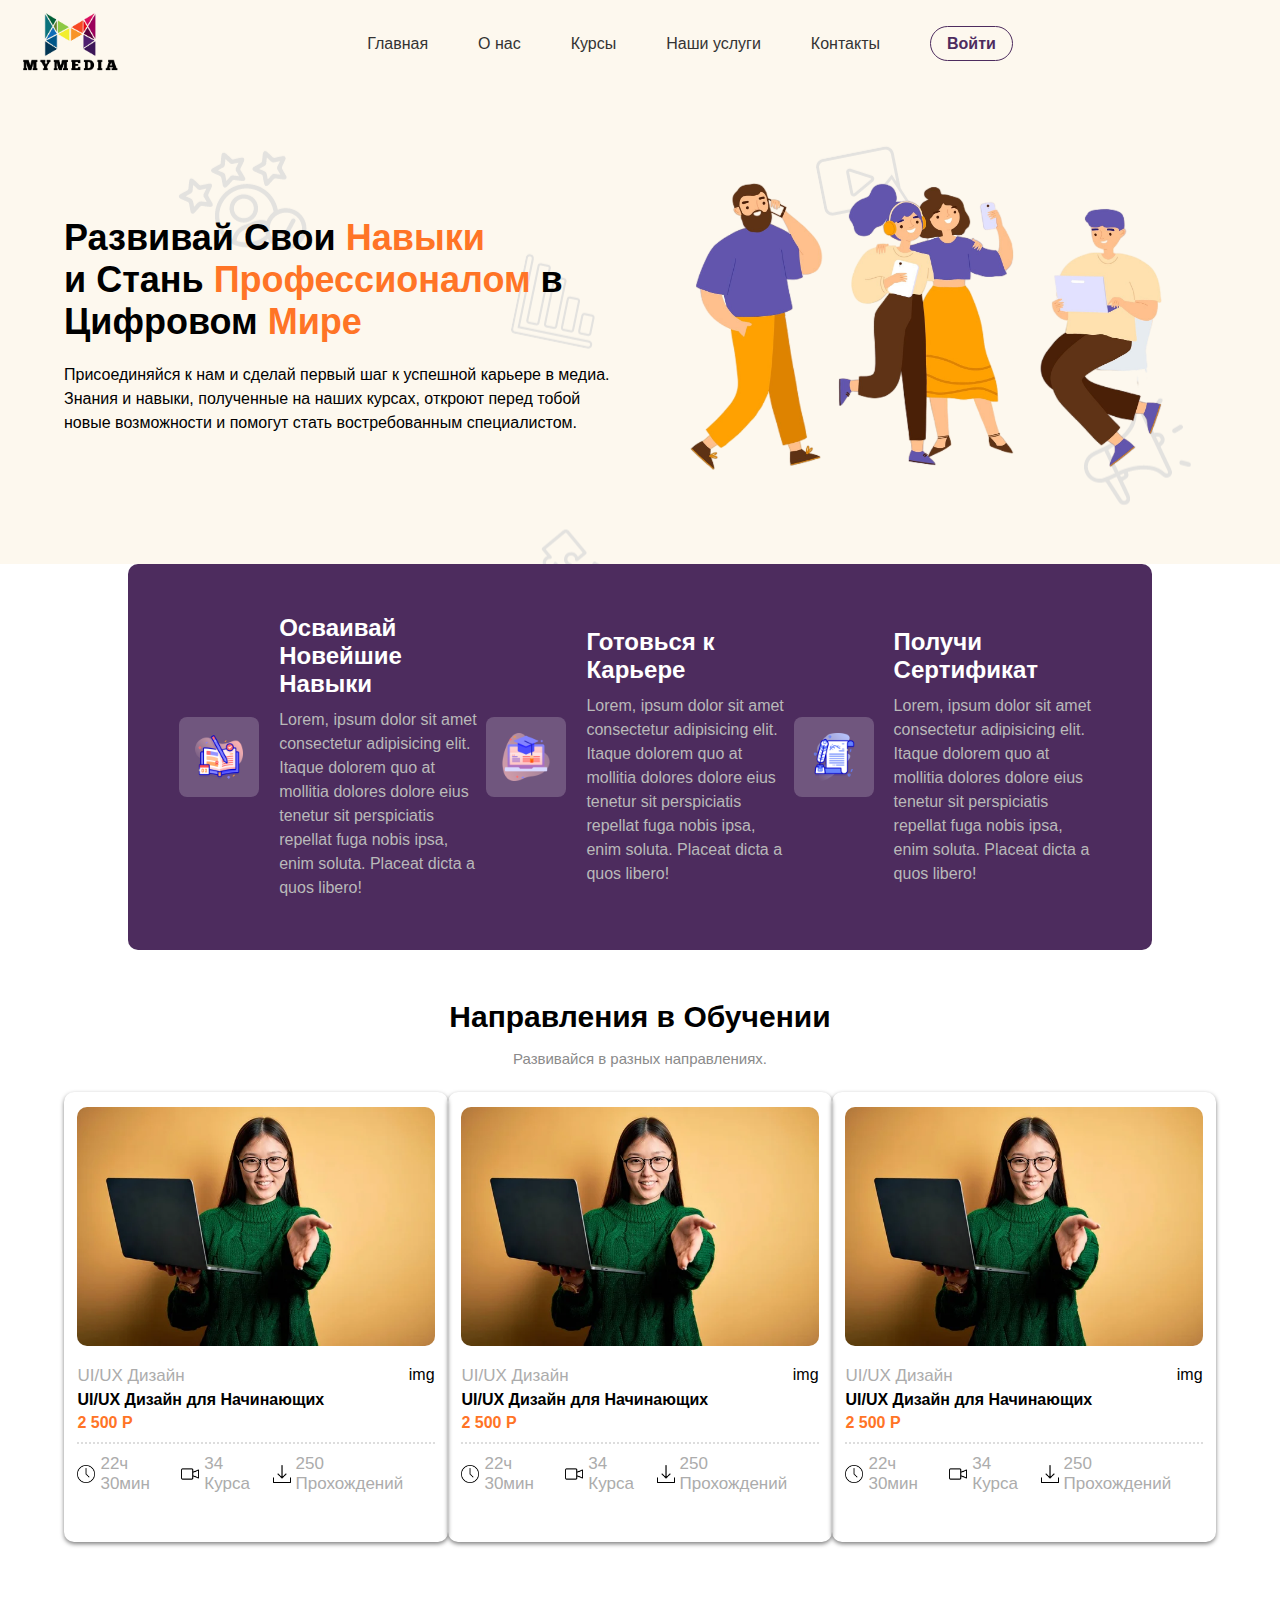
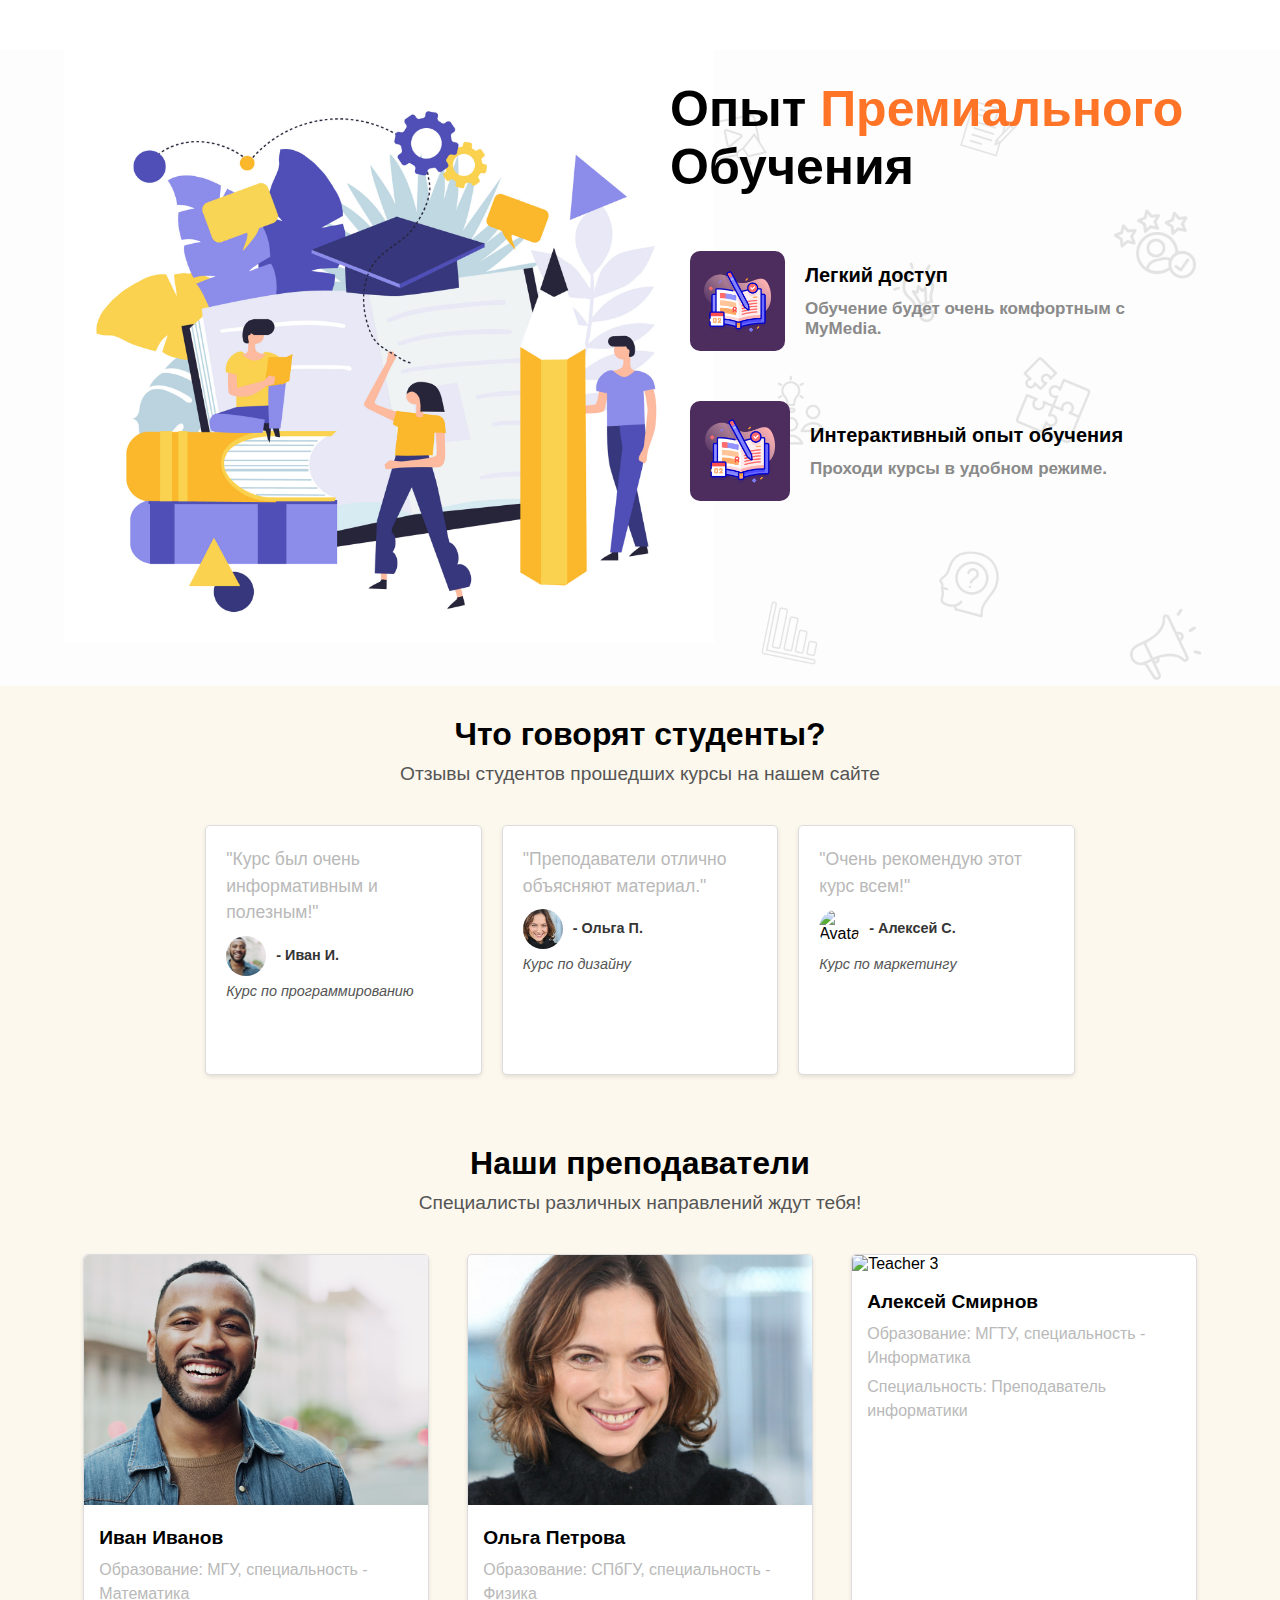
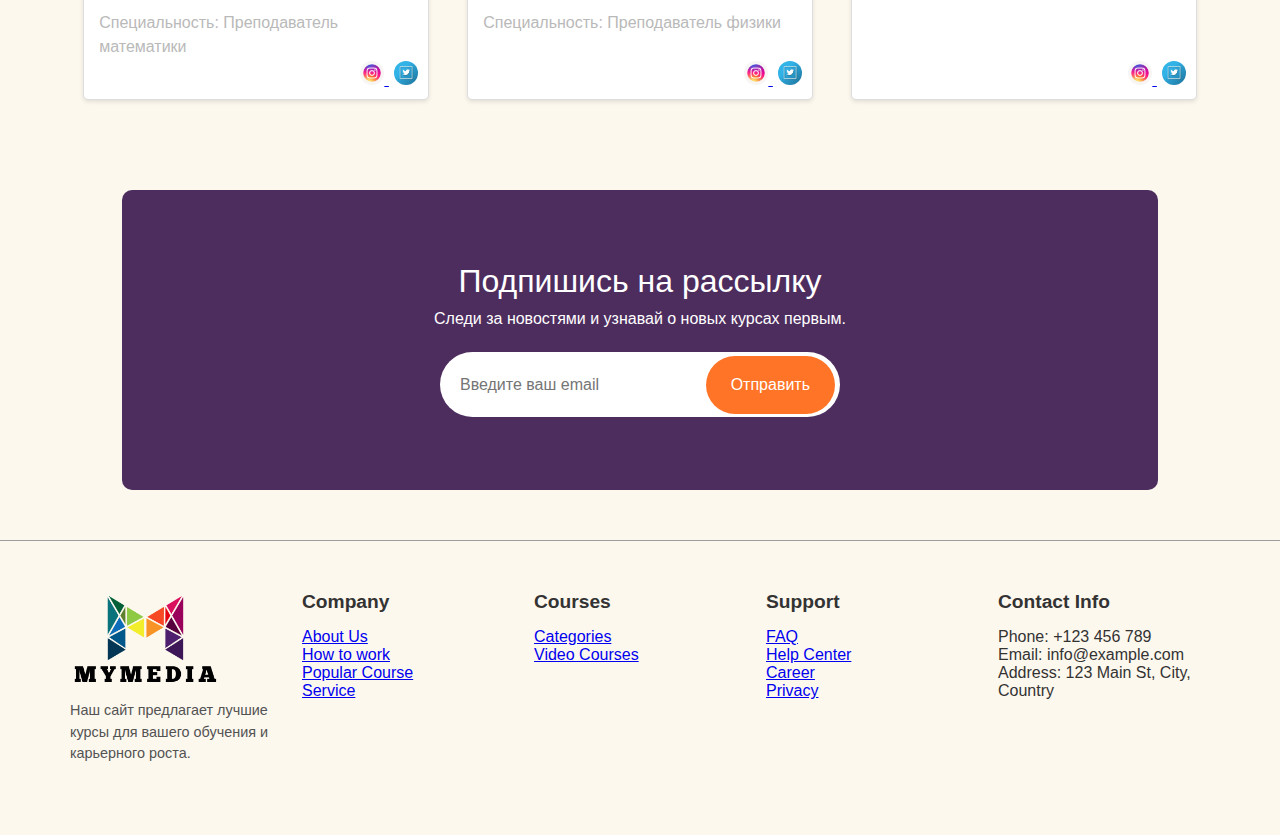
==== index.html @ 1945fd19 "ff" ====
<!DOCTYPE html>
<html lang="en">

<head>
    <meta charset="UTF-8">
    <meta name="viewport" content="width=device-width, initial-scale=1.0">
    <title>My media</title>
    <link rel="stylesheet" href="css/styles.css">
</head>

<body>
    <div class="main">
        <header>
            <div class="logo"><img src="icons/logo.png" alt=""></div>
            <nav class="navbar">
                <ul class="nav-list">
                    <li class="nav-item"><a href="#">Главная</a></li>
                    <li class="nav-item"><a href="#">О нас</a></li>
                    <li class="nav-item"><a href="#">Курсы</a></li>
                    <li class="nav-item"><a href="#">Наши услуги</a></li>
                    <li class="nav-item"><a href="#">Контакты</a></li>
                    <li class="nav-item sign-in"><a href="#">Войти</a></li>
                </ul>
            </nav>
        </header>

        <section class="promo">
            <div class="container">
                <div class="promo_inner">
                    <div class="promo_left">
                        <div class="promo_bigText">Развивай Свои <span class="promo_higlight">Навыки</span><br>и Стань
                            <span class="promo_higlight">Профессионалом</span> в Цифровом <span
                                class="promo_higlight">Мире</span>
                        </div>
                        <div class="promo_littleText">Присоединяйся к нам и сделай первый шаг к успешной карьере в
                            медиа. Знания и навыки, полученные на наших курсах, откроют перед тобой новые возможности и
                            помогут стать востребованным специалистом.</div>
                    </div>
                    <div class="promo_right">
                        <img src="img/promo.png" alt="promo">
                    </div>
                </div>
            </div>
        </section>
    </div>

    <section class="notes">
        <div class="container">
            <div class="notes_inner">

                <div class="notes_block">
                    <div class="notes_inner_block">
                        <div class="notes_icon">
                            <div class="notes_square">
                                <img src="icons/notes1.png" alt="">
                            </div>
                        </div>
                    </div>
                    <div class="notes_inner_block">
                        <h2>Осваивай Новейшие Навыки</h2>
                        <p>Lorem, ipsum dolor sit amet consectetur adipisicing elit. Itaque dolorem quo at mollitia
                            dolores dolore eius tenetur sit perspiciatis repellat fuga nobis ipsa, enim soluta. Placeat
                            dicta a quos libero!</p>
                    </div>
                </div>

                <div class="notes_block">
                    <div class="notes_inner_block">
                        <div class="notes_icon">
                            <div class="notes_square">
                                <img src="icons/notes2.png" alt="">
                            </div>
                        </div>
                    </div>
                    <div class="notes_inner_block">
                        <h2>Готовься к Карьере</h2>
                        <p>Lorem, ipsum dolor sit amet consectetur adipisicing elit. Itaque dolorem quo at mollitia
                            dolores dolore eius tenetur sit perspiciatis repellat fuga nobis ipsa, enim soluta. Placeat
                            dicta a quos libero!</p>
                    </div>
                </div>

                <div class="notes_block">
                    <div class="notes_inner_block">
                        <div class="notes_icon">
                            <div class="notes_square">
                                <img src="icons/notes3.png" alt="">
                            </div>
                        </div>
                    </div>
                    <div class="notes_inner_block">
                        <h2>Получи Сертификат</h2>
                        <p>Lorem, ipsum dolor sit amet consectetur adipisicing elit. Itaque dolorem quo at mollitia
                            dolores dolore eius tenetur sit perspiciatis repellat fuga nobis ipsa, enim soluta. Placeat
                            dicta a quos libero!</p>
                    </div>
                </div>

            </div>
        </div>
    </section>

    <section class="courses">
        <div class="container">

            <div class="courses_text">
                <div class="courses_big_text">Направления в Обучении</div>
                <div class="courses_little_text">Развивайся в разных направлениях.</div>
            </div>

            <div class="courses_block">
                <div class="courses_block_inner">
                    <img class="courses_img" src="/img/courses_img.jpg" alt="">
                    <div class="courses_info">
                        <div class="courses_speciality">
                            <div class="courses_speciality_text">UI/UX Дизайн</div>
                            <div class="courses_speciality_rating">img</div>
                        </div>
                        <div class="courses_info_name">UI/UX Дизайн для Начинающих</div>
                        <div class="courses_info_price">2 500 Р</div>
                        <hr class="hr-dotted">
                        <div class="courses_info_little">
                            <div class="info_little_inner">
                                <img src="/icons/clock.png"></img>
                                <div class="little_inner_text">22ч 30мин</div>
                            </div>
                            <div class="info_little_inner">
                                <img src="/icons/camera.png"></img>
                                <div class="little_inner_text">34 Курса</div>
                            </div>
                            <div class="info_little_inner">
                                <img src="/icons/download.png"></img>
                                <div class="little_inner_text">250 Прохождений</div>
                            </div>
                        </div>
                    </div>
                </div>

                <div class="courses_block_inner">
                    <img class="courses_img" src="/img/courses_img.jpg" alt="">
                    <div class="courses_info">
                        <div class="courses_speciality">
                            <div class="courses_speciality_text">UI/UX Дизайн</div>
                            <div class="courses_speciality_rating">img</div>
                        </div>
                        <div class="courses_info_name">UI/UX Дизайн для Начинающих</div>
                        <div class="courses_info_price">2 500 Р</div>
                        <hr class="hr-dotted">
                        <div class="courses_info_little">
                            <div class="info_little_inner">
                                <img src="/icons/clock.png"></img>
                                <div class="little_inner_text">22ч 30мин</div>
                            </div>
                            <div class="info_little_inner">
                                <img src="/icons/camera.png"></img>
                                <div class="little_inner_text">34 Курса</div>
                            </div>
                            <div class="info_little_inner">
                                <img src="/icons/download.png"></img>
                                <div class="little_inner_text">250 Прохождений</div>
                            </div>
                        </div>
                    </div>
                </div>

                <div class="courses_block_inner">
                    <img class="courses_img" src="/img/courses_img.jpg" alt="">
                    <div class="courses_info">
                        <div class="courses_speciality">
                            <div class="courses_speciality_text">UI/UX Дизайн</div>
                            <div class="courses_speciality_rating">img</div>
                        </div>
                        <div class="courses_info_name">UI/UX Дизайн для Начинающих</div>
                        <div class="courses_info_price">2 500 Р</div>
                        <hr class="hr-dotted">
                        <div class="courses_info_little">
                            <div class="info_little_inner">
                                <img src="/icons/clock.png"></img>
                                <div class="little_inner_text">22ч 30мин</div>
                            </div>
                            <div class="info_little_inner">
                                <img src="/icons/camera.png"></img>
                                <div class="little_inner_text">34 Курса</div>
                            </div>
                            <div class="info_little_inner">
                                <img src="/icons/download.png"></img>
                                <div class="little_inner_text">250 Прохождений</div>
                            </div>
                        </div>
                    </div>
                </div>
            </div>

        </div>
    </section>

    <section class="advantages">
        <div class="container">
            <div class="advantages_inner">
                <div class="advantages_left">
                    <img src="/img/promo2.png" alt="">
                </div>
                <div class="advantages_right">
                    <div class="preimum_text">
                        Опыт <span class="premium_orange">Премиального</span> Обучения
                    </div>
                    <div class="premium">
                        <div class="premium_block">
                            <div class="premium_top_icon"><img class="premium_icon" src="/icons/notes1.png" alt="">
                            </div>
                            <div class="premium_top_text">
                                <div class="premium_block_top_text">Легкий доступ</div>
                                <div class="premium_block_bottom_text">Обучение будет очень комфортным с MyMedia.</div>
                            </div>
                        </div>
                        <div class="premium_block">
                            <div class="premium_top_icon"><img class="premium_icon" src="/icons/notes1.png" alt="">
                            </div>
                            <div class="premium_top_text">
                                <div class="premium_block_top_text">Интерактивный опыт обучения</div>
                                <div class="premium_block_bottom_text">Проходи курсы в удобном режиме.</div>
                            </div>
                        </div>
                    </div>
                </div>
            </div>
        </div>
    </section>

    <section class="reviews">
        <div class="container">
            <div class="reviews_promo">
                <div class="reviews_text1">Что говорят студенты?</div>
                <div class="reviews_text2">Отзывы студентов прошедших курсы на нашем сайте</div>
            </div>
            <div class="review_inner">
                <div class="reviews_list">
                    <div class="review_box">
                        <p class="review_text">"Курс был очень информативным и полезным!"</p>
                        <div class="review_author_info">
                            <img src="/img/av1.jpg" alt="Avatar" class="avatar">
                            <p class="review_author">- Иван И.</p>
                        </div>
                        <p class="course_name">Курс по программированию</p>
                    </div>
                    <div class="review_box">
                        <p class="review_text">"Преподаватели отлично объясняют материал."</p>
                        <div class="review_author_info">
                            <img src="/img/av2.jpg" alt="Avatar" class="avatar">
                            <p class="review_author">- Ольга П.</p>
                        </div>
                        <p class="course_name">Курс по дизайну</p>
                    </div>
                    <div class="review_box">
                        <p class="review_text">"Очень рекомендую этот курс всем!"</p>
                        <div class="review_author_info">
                            <img src="/img/av3.jpg" alt="Avatar" class="avatar">
                            <p class="review_author">- Алексей С.</p>
                        </div>
                        <p class="course_name">Курс по маркетингу</p>
                    </div>
                </div>
            </div>
        </div>
    </section>

    <section class="teachers">
        <div class="container">
            <div class="teachers_promo">
                <div class="teachers_text1">Наши преподаватели</div>
                <div class="teachers_text2">Специалисты различных направлений ждут тебя!</div>
            </div>
            <div class="teachers_list">
                <div class="teacher_box">
                    <img src="/img/av1.jpg" alt="Teacher 1" class="teacher_photo">
                    <div class="teacher_info">
                        <p class="teacher_name">Иван Иванов</p>
                        <p class="teacher_education">Образование: МГУ, специальность - Математика</p>
                        <p class="teacher_specialty">Специальность: Преподаватель математики</p>
                        <div class="teacher_social">
                            <a href="https://instagram.com/teacher1" target="_blank">
                                <img src="/icons/inst.jpg" alt="Instagram" class="social_icon">
                            </a>
                            <a href="https://twitter.com/teacher1" target="_blank">
                                <img src="/icons/twit.jpg" alt="Twitter" class="social_icon">
                            </a>
                        </div>
                    </div>
                </div>
                <div class="teacher_box">
                    <img src="/img/av2.jpg" alt="Teacher 2" class="teacher_photo">
                    <div class="teacher_info">
                        <p class="teacher_name">Ольга Петрова</p>
                        <p class="teacher_education">Образование: СПбГУ, специальность - Физика</p>
                        <p class="teacher_specialty">Специальность: Преподаватель физики</p>
                        <div class="teacher_social">
                            <a href="https://instagram.com/teacher2" target="_blank">
                                <img src="/icons/inst.jpg" alt="Instagram" class="social_icon">
                            </a>
                            <a href="https://twitter.com/teacher2" target="_blank">
                                <img src="/icons/twit.jpg" alt="Twitter" class="social_icon">
                            </a>
                        </div>
                    </div>
                </div>
                <div class="teacher_box">
                    <img src="/img/av3.jpg" alt="Teacher 3" class="teacher_photo">
                    <div class="teacher_info">
                        <p class="teacher_name">Алексей Смирнов</p>
                        <p class="teacher_education">Образование: МГТУ, специальность - Информатика</p>
                        <p class="teacher_specialty">Специальность: Преподаватель информатики</p>
                        <div class="teacher_social">
                            <a href="https://instagram.com/teacher3" target="_blank">
                                <img src="/icons/inst.jpg" alt="Instagram" class="social_icon">
                            </a>
                            <a href="https://twitter.com/teacher3" target="_blank">
                                <img src="/icons/twit.jpg" alt="Twitter" class="social_icon">
                            </a>
                        </div>
                    </div>
                </div>
            </div>
        </div>
    </section>

    <section class="subscribe">
        <div class="container">
            <div class="subscribe_inner">
                <div class="subscribe_purple">
                    <div class="subscribe_purple_inner">
                        <div class="subscribe_text">
                            <div class="subscribe_text1">Подпишись на рассылку</div>
                            <div class="subscribe_text2">Следи за новостями и узнавай о новых курсах первым.</div>
                        </div>
                        <form class="subscribe_form">
                            <input type="email" class="subscribe_input" placeholder="Введите ваш email">
                            <button type="submit" class="subscribe_button">Отправить</button>
                        </form>
                    </div>
                </div>
            </div>
        </div>
    </section>

    <footer class="footer">
        <div class="container1">
            <div class="footer_column">
                <div class="footer_logo">
                    <img src="/icons/logo.png" alt="Logo">
                    <p class="footer_description">Наш сайт предлагает лучшие курсы для вашего обучения и карьерного
                        роста.</p>
                </div>
            </div>
            <div class="footer_column">
                <h3>Company</h3>
                <ul>
                    <li><a href="#">About Us</a></li>
                    <li><a href="#">How to work</a></li>
                    <li><a href="#">Popular Course</a></li>
                    <li><a href="#">Service</a></li>
                </ul>
            </div>
            <div class="footer_column">
                <h3>Courses</h3>
                <ul>
                    <li><a href="#">Categories</a></li>
                    <li><a href="#">Video Courses</a></li>
                </ul>
            </div>
            <div class="footer_column">
                <h3>Support</h3>
                <ul>
                    <li><a href="#">FAQ</a></li>
                    <li><a href="#">Help Center</a></li>
                    <li><a href="#">Career</a></li>
                    <li><a href="#">Privacy</a></li>
                </ul>
            </div>
            <div class="footer_column">
                <h3>Contact Info</h3>
                <ul>
                    <li>Phone: +123 456 789</li>
                    <li>Email: info@example.com</li>
                    <li>Address: 123 Main St, City, Country</li>
                </ul>
            </div>
        </div>
    </footer>

    <script src="https://code.jquery.com/jquery-3.6.0.min.js"></script>
    <script src="script.js"></script>
</body>

</html>
---- css/styles.css ----
* {
    box-sizing: border-box;
    margin: 0;
    padding: 0;
}

body {
    font-family: Arial, sans-serif;
}

.main {
    /* background: url(../img/main_bg.png) */
    /* background-color: #FDF8EE; */
    background-image: url(/img/main_bg.png)
}

.container {
    width: 90%;
    max-width: 1400px;
    margin: 0 auto;
}

header {
    display: flex;
    justify-content: space-between;
    align-items: center;
    padding: 10px 20px;
    /* background-color: #f8f8f8; */
    /* box-shadow: 0 2px 4px rgba(0,0,0,0.1); */
}

.logo img {
    /* font-size: 24px; */
    /* font-weight: bold; */
    width: 100px;
}

.navbar {
    flex: 1;
    display: flex;
    justify-content: center;
}

.nav-list {
    list-style: none;
    display: flex;
    gap: 20px;
}

.nav-item {
    padding: 10px 15px;
}

.nav-item a {
    text-decoration: none;
    color: #333;
    transition: color 0.3s;
}

.nav-item a:hover {
    color: #4D2C5E;
}

.sign-in a {
    font-weight: bold;
    color: #4D2C5E;
    border: 1px solid #4D2C5E;
    padding: 8px 16px;
    border-radius: 30px;
    transition: background-color 0.3s, color 0.3s;
}

.sign-in a:hover {
    background-color: #4D2C5E;
    color: #fff;
}

.promo {
    padding: 50px 0;
    /* background-color: #f8f8f8; */
}

.promo_inner {
    display: flex;
    justify-content: space-between;
    align-items: center;
}

.promo_higlight {
    color: #FF7426;
}

.promo_left,
.promo_right {
    flex: 1;
}

.promo_left {
    padding-right: 20px;
}

.promo_right {
    display: flex;
    justify-content: center;
    align-items: center;
}

.promo_right img {
    max-width: 100%;
    /* Увеличиваем размер изображения */
    height: auto;
}

.promo_bigText {
    font-size: 36px;
    font-weight: bold;
    margin-bottom: 20px;
}

.promo_littleText {
    font-size: 16px;
    line-height: 1.5;
}

.notes {
    padding: 50px 0;
    background-color: #4D2C5E;
    width: 80%;
    margin: 0 auto;
    border-radius: 10px;
}

.notes_inner {
    display: flex;
    justify-content: space-between;
    /* align-items: flex-start; */
    /* gap: 20px; */
}

.notes_block {
    /* background-color: #fff; */
    /* border-radius: 8px; */
    width: 419px;
    /* box-shadow: 0 2px 4px rgba(0, 0, 0, 0.1); */
    /* padding: 20px; */
    /* flex: 1; */
    /* text-align: center; */
    display: flex;
    justify-content: space-between;
    align-items: center;
}

.notes_icon {
    display: flex;
    justify-content: center;
    align-items: center;
    /* margin-bottom: 20px; */
    margin-right: 20px;
}

.notes_square {
    width: 80px;
    height: 80px;
    display: flex;
    justify-content: center;
    align-items: center;
    background-color: rgba(255, 255, 255, 0.2);
    ;
    border-radius: 8px;
}

.notes_square img {
    max-width: 60%;
    height: auto;
}

h2 {
    font-size: 24px;
    margin-bottom: 10px;
    color: #fff;
}

p {
    font-size: 16px;
    line-height: 1.5;
    color: #b9b9b9;
}

.courses {
    height: 650px;
    /* border: 1px solid black; */
}

.courses_text {
    display: flex;
    margin-top: 50px;
    flex-direction: column;
    align-items: center;
}

.courses_big_text {
    font-size: 30px;
    font-weight: bold;
}

.courses_little_text {
    font-size: 15px;
    color: #8A8A8A;
    margin-top: 16px;
}

.courses_block {
    display: flex;
    justify-content: space-between;
    margin-top: 25px;
}

.courses_block_inner {
    width: 450px;
    height: 450px;
    box-shadow: 0 2px 4px rgba(0, 0, 0, 0.5);
    border-radius: 10px;
    display: flex;
    flex-direction: column;
    align-items: center;
}

.courses_img {
    width: 93%;
    margin-top: 15px;
    border-radius: 10px;
}

.courses_info {
    display: flex;
    flex-direction: column;
    width: 93%;
    margin-top: 20px;

}

.courses_speciality {
    width: 100%;
    display: flex;
    margin-right: 20px;
    /* flex-direction: row; */
    justify-content: space-between;
}

.courses_speciality_text {
    color: #ACACAC;
    font-size: 17px;
}

.courses_info_name {
    font-weight: bold;
    margin-top: 5px;
}

.courses_info_price {
    color: #FF7426;
    font-weight: bold;
    margin-top: 5px;
}

.hr-dotted {
    margin: 10px 0;
    padding: 0;
    height: 0;
    border: none;
    border-top: 2px dotted #ddd;
}

.courses_info_little {
    display: flex;
    justify-content: space-between;
    /* width: 68%; */
}

.info_little_inner {
    /* width: 100px; */
    display: flex;
    justify-content: start;
    /* padding: 0px; */
    /* margin: 2px; */
}

.info_little_inner img {
    width: 18px;
    /* height: auto; */
    object-fit: contain;
    margin-right: 5px;
}

.little_inner_text {
    color: #ACACAC;
    font-size: 17px;
}

.advantages {
    height: 636px;
    background-image: url(/img/main_bg2.png);
    background-size: 100%;
    /* background-color: #FDF8EE; */
}

.advantages_inner {
    display: flex;
    flex-direction: row;
    justify-content: center;
    height: 636px;
    /* background-color: #000; */
}

.advantages_left {
    width: 50%;
    /* background-color: #fff; */
    /* border: 1px solid black; */
}

.advantages_left img {
    width: 650px;
}

.advantages_right {
    width: 50%;
    /* background-color: #fff; */
    padding: 30px;
}

.premium {
    display: flex;
    flex-direction: column;
    margin-top: 30px;
}

.premium_block {
    /* width: 100%; */
}

.premium_block {
    width: 100%;
    height: 150px;
    /* border: 1px solid black; */
}

.premium_block {
    display: flex;
    align-items: center;
}

.premium_block_top_text {
    font-weight: bold;
    font-size: 20px;
    margin-bottom: 12px;
}

.premium_block_bottom_text {
    color: #8A8A8A;
    font-size: 17px;
    font-weight: bold;
}

.premium_top_icon {
    width: 100px;
    height: 100px;
    background-color: #4D2C5E;
    border-radius: 10px;
    display: flex;
    align-items: center;
    justify-content: center;
    margin: 20px;
}

.premium_icon {
    width: 70%;
}

.preimum_text {
    font-size: 50px;
    font-weight: bold;
}

.premium_orange {
    color: #FF7426;
}

.reviews {
    text-align: center;
    padding: 30px 0;
    background-color: #FdF8ee;
}

.reviews_promo {
    margin-bottom: 30px;
}

.reviews_text1 {
    font-size: 2em;
    font-weight: bold;
}

.reviews_text2 {
    margin-top: 10px;
    font-size: 1.2em;
    color: #555;
}

.review_inner {
    display: flex;
    justify-content: center;
}

.reviews_list {
    display: flex;
    justify-content: center;
    flex-wrap: wrap;
    width: 80%;
}

.review_box {
    background-color: #fff;
    border: 1px solid #ddd;
    border-radius: 5px;
    box-shadow: 0 2px 4px rgba(0, 0, 0, 0.1);
    padding: 20px;
    margin: 10px;
    width: 30%;
    height: 250px;
    min-width: 250px;
    box-sizing: border-box;
    text-align: left;
    /* Выравнивание текста в блоке по левому краю */
}

.review_text {
    font-size: 1.1em;
    margin-bottom: 10px;
}

.review_author_info {
    display: flex;
    align-items: center;
    margin-bottom: 5px;
    /* Отступ снизу для разделения с названием курса */
}

.avatar {
    width: 40px;
    height: 40px;
    border-radius: 50%;
    margin-right: 10px;
    /* Отступ справа для разделения аватарки и имени */
    object-fit: cover;
    /* Обеспечивает обрезку изображения по размеру контейнера без растяжения */
    object-position: center;
}

.review_author {
    font-size: 0.9em;
    color: #353535;
    font-weight: bold;
}

.course_name {
    font-size: 0.9em;
    color: #555;
    font-style: italic;
    margin-top: 0;
    /* Убираем отступ сверху */
}

.teachers {
    text-align: center;
    padding: 30px 0;
    background-color: #FdF8ee;
}

.teachers_promo {
    margin-bottom: 30px;
}

.teachers_text1 {
    font-size: 2em;
    font-weight: bold;
}

.teachers_text2 {
    margin-top: 10px;
    font-size: 1.2em;
    color: #555;
}

.teachers_list {
    display: flex;
    justify-content: space-around;
    flex-wrap: wrap;
}

.teacher_box {
    background-color: #fff;
    border: 1px solid #ddd;
    border-radius: 5px;
    box-shadow: 0 2px 4px rgba(0, 0, 0, 0.1);
    width: 30%;
    min-width: 250px;
    box-sizing: border-box;
    margin: 10px;
    text-align: left;
    position: relative;
    padding-bottom: 20px;
}

.teacher_photo {
    width: 100%;
    height: 250px;
    /* Фиксированная высота для всех изображений */
    object-fit: cover;
    /* Обрезка изображения по размеру контейнера без растяжения */
    border-top-left-radius: 5px;
    border-top-right-radius: 5px;
}

.teacher_info {
    padding: 15px;
}

.teacher_name {
    font-size: 1.2em;
    color: #000000;
    font-weight: bold;
    margin-bottom: 5px;
}

.teacher_education,
.teacher_specialty {
    font-size: 1em;
    margin-bottom: 5px;
}

.teacher_social {
    position: absolute;
    bottom: 10px;
    right: 10px;
}

.social_icon {
    width: 24px;
    height: 24px;
    border-radius: 50%;
    margin-left: 5px;
}

.subscribe {
    text-align: center;
    padding: 50px 0;
    background-color: #FdF8ee;
}

.subscribe_inner {
    display: flex;
    justify-content: center;
}

.subscribe_purple {
    display: flex;
    align-items: center;
    justify-content: center;
    height: 300px;
    width: 90%;
    background-color: #4D2C5E;
    padding: 40px;
    border-radius: 10px;
    color: #fff;
}

.subscribe_purple_inner {
    display: flex;
    flex-direction: column;
    align-items: center;
}

.subscribe_text {
    margin-bottom: 20px;
}

.subscribe_text1 {
    font-size: 2em;
    margin-bottom: 10px;
}

.subscribe_text2 {
    font-size: 1em;
    margin-bottom: 4px;
}

.subscribe_form {
    display: flex;
    justify-content: center;
    align-items: center;
    position: relative;
    width: 100%;
    max-width: 400px;
}

.subscribe_input {
    padding: 10px 80px 10px 20px;
    /* Отступ справа для кнопки */
    border: none;
    border-radius: 50px;
    font-size: 1em;
    width: 100%;
    height: 65px;
    box-sizing: border-box;
}

.subscribe_button {
    position: absolute;
    right: 5px;
    top: 50%;
    transform: translateY(-50%);
    padding: 20px 25px;
    /* Чуть меньше по высоте */
    border: none;
    border-radius: 50px;
    background-color: #FF7426;
    color: #fff;
    font-size: 1em;
    cursor: pointer;
}

.subscribe_button:hover {
    background-color: #f95b00;
}

.footer {
    border-top: 1px solid #9d9d9d;
    background-color: #FdF8ee;
    color: #333;
    padding: 40px 0;
    text-align: left;
}

.container1 {
    max-width: 1200px;
    margin: 0 auto;
    padding: 0 20px;
    display: flex;
    flex-wrap: wrap;
    justify-content: space-between;
}

.footer_column {
    flex: 1;
    min-width: 200px;
    margin: 10px;
}

.footer_logo {
    margin-bottom: 20px;
}

.footer_logo img {
    max-width: 150px;
}

.footer_description {
    margin-top: 10px;
    font-size: 0.9em;
    color: #535353;
}

.footer_column h3 {
    margin-bottom: 15px;
    font-size: 1.2em;
}

.footer_column ul {
    list-style-type: none;
    padding: 0;
}
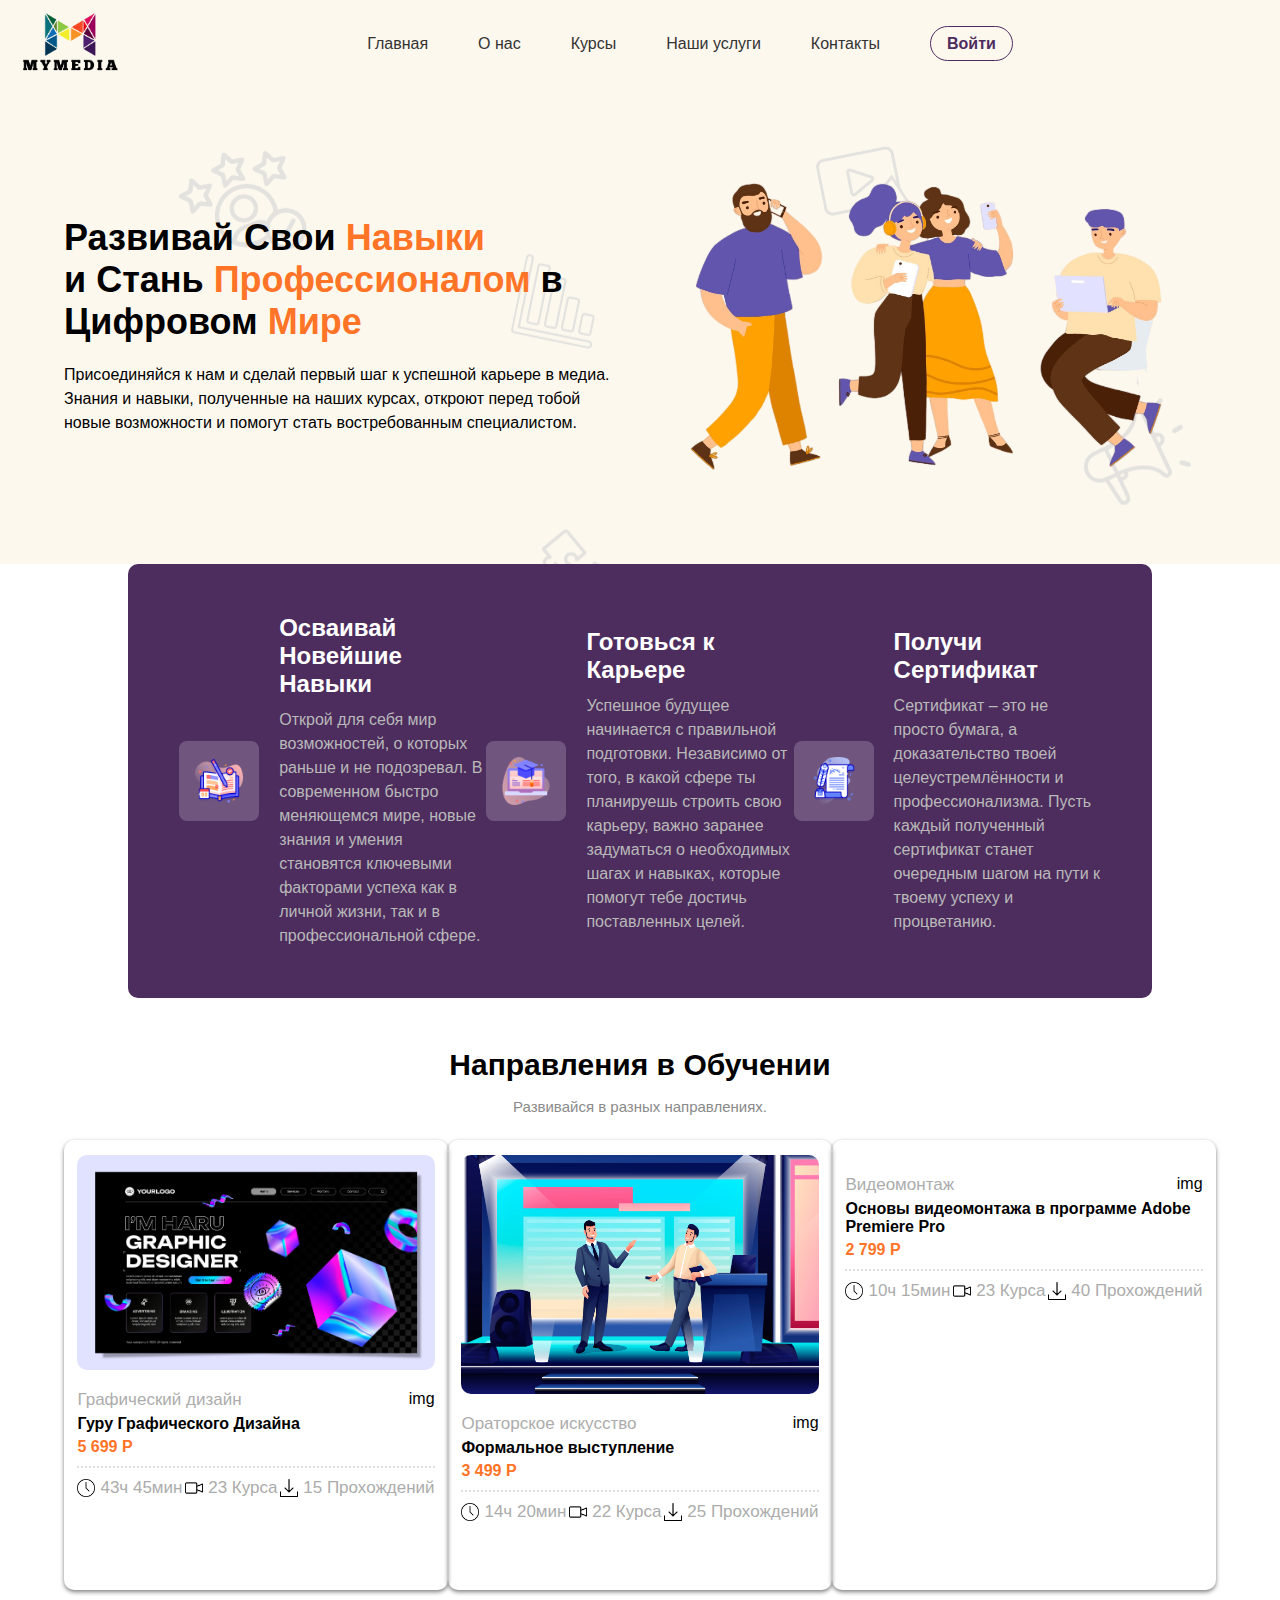
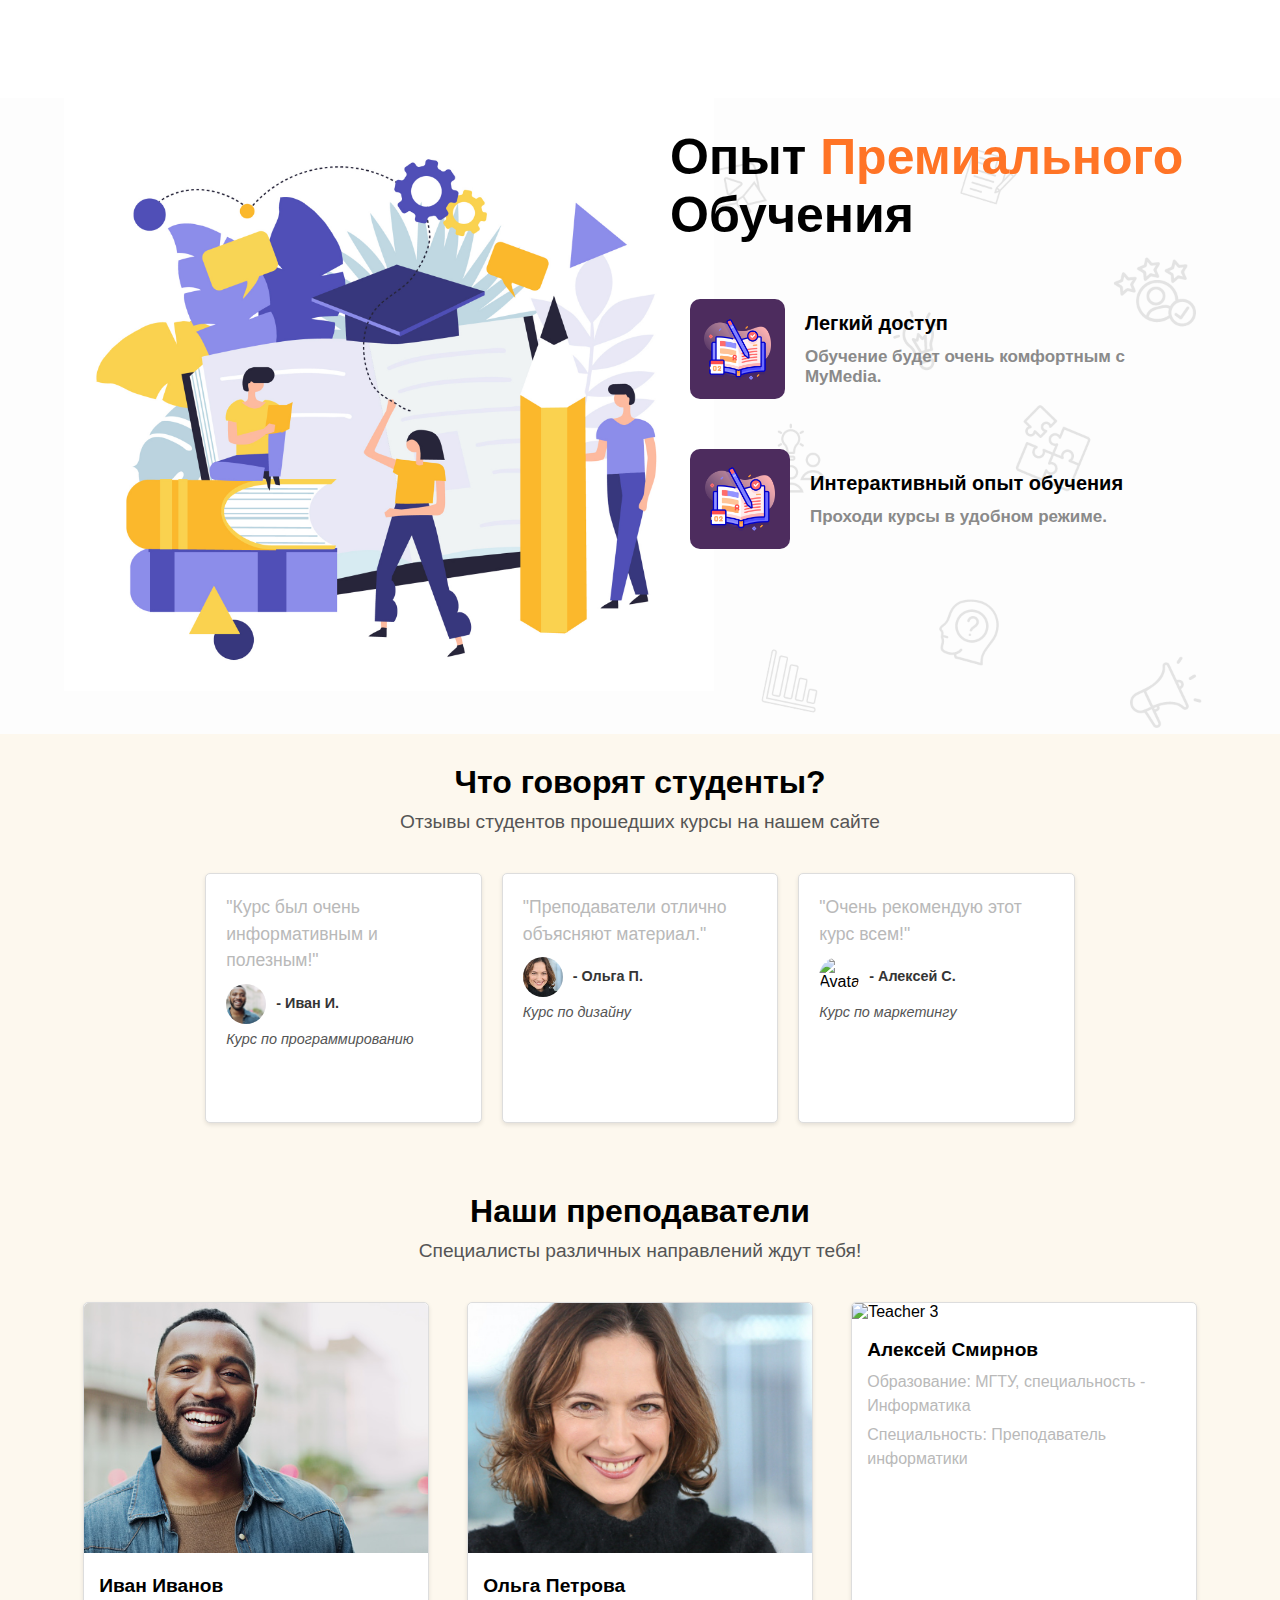
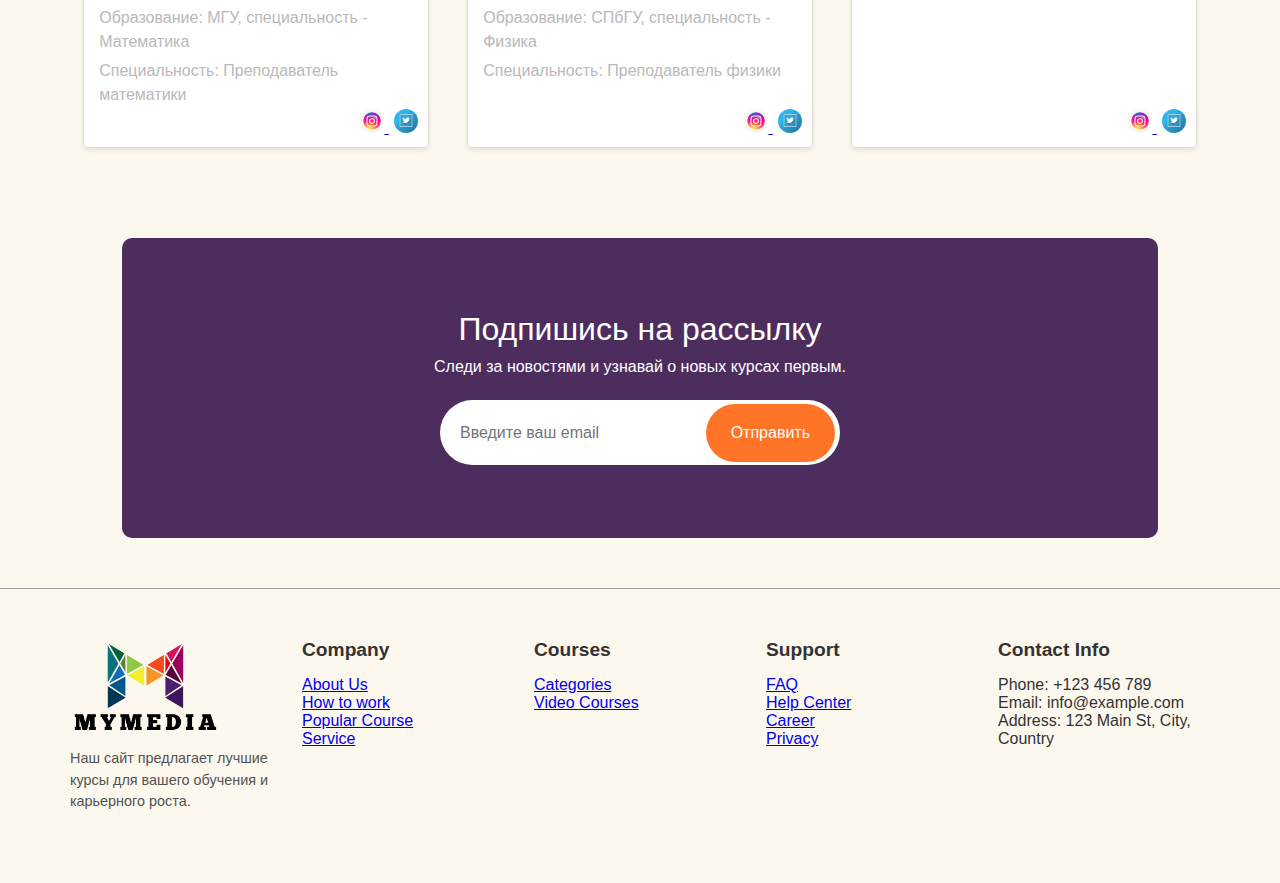
==== commit 5a157076: "help" ====
--- a/index.html
+++ b/index.html
@@ -14,8 +14,8 @@
             <div class="logo"><img src="icons/logo.png" alt=""></div>
             <nav class="navbar">
                 <ul class="nav-list">
-                    <li class="nav-item"><a href="#">Главная</a></li>
-                    <li class="nav-item"><a href="#">О нас</a></li>
+                    <li class="nav-item"><a href="/index.html">Главная</a></li>
+                    <li class="nav-item"><a href="/about.html">О нас</a></li>
                     <li class="nav-item"><a href="#">Курсы</a></li>
                     <li class="nav-item"><a href="#">Наши услуги</a></li>
                     <li class="nav-item"><a href="#">Контакты</a></li>
@@ -58,9 +58,9 @@
                     </div>
                     <div class="notes_inner_block">
                         <h2>Осваивай Новейшие Навыки</h2>
-                        <p>Lorem, ipsum dolor sit amet consectetur adipisicing elit. Itaque dolorem quo at mollitia
-                            dolores dolore eius tenetur sit perspiciatis repellat fuga nobis ipsa, enim soluta. Placeat
-                            dicta a quos libero!</p>
+                        <p>Открой для себя мир возможностей, о которых раньше и не подозревал. В современном быстро
+                            меняющемся мире, новые знания и умения становятся ключевыми факторами успеха как в личной
+                            жизни, так и в профессиональной сфере.</p>
                     </div>
                 </div>
 
@@ -74,9 +74,9 @@
                     </div>
                     <div class="notes_inner_block">
                         <h2>Готовься к Карьере</h2>
-                        <p>Lorem, ipsum dolor sit amet consectetur adipisicing elit. Itaque dolorem quo at mollitia
-                            dolores dolore eius tenetur sit perspiciatis repellat fuga nobis ipsa, enim soluta. Placeat
-                            dicta a quos libero!</p>
+                        <p>Успешное будущее начинается с правильной подготовки. Независимо от того, в какой сфере ты
+                            планируешь строить свою карьеру, важно заранее задуматься о необходимых шагах и навыках,
+                            которые помогут тебе достичь поставленных целей.</p>
                     </div>
                 </div>
 
@@ -90,9 +90,9 @@
                     </div>
                     <div class="notes_inner_block">
                         <h2>Получи Сертификат</h2>
-                        <p>Lorem, ipsum dolor sit amet consectetur adipisicing elit. Itaque dolorem quo at mollitia
-                            dolores dolore eius tenetur sit perspiciatis repellat fuga nobis ipsa, enim soluta. Placeat
-                            dicta a quos libero!</p>
+                        <p>Сертификат – это не просто бумага, а доказательство твоей целеустремлённости и
+                            профессионализма. Пусть каждый полученный сертификат станет очередным шагом на пути к твоему
+                            успеху и процветанию.</p>
                     </div>
                 </div>
 
@@ -110,81 +110,81 @@
 
             <div class="courses_block">
                 <div class="courses_block_inner">
-                    <img class="courses_img" src="/img/courses_img.jpg" alt="">
+                    <img class="courses_img" src="/img/course1.jpg" alt="">
                     <div class="courses_info">
                         <div class="courses_speciality">
-                            <div class="courses_speciality_text">UI/UX Дизайн</div>
+                            <div class="courses_speciality_text">Графический дизайн</div>
                             <div class="courses_speciality_rating">img</div>
                         </div>
-                        <div class="courses_info_name">UI/UX Дизайн для Начинающих</div>
-                        <div class="courses_info_price">2 500 Р</div>
+                        <div class="courses_info_name">Гуру Графического Дизайна</div>
+                        <div class="courses_info_price">5 699 Р</div>
                         <hr class="hr-dotted">
                         <div class="courses_info_little">
                             <div class="info_little_inner">
                                 <img src="/icons/clock.png"></img>
-                                <div class="little_inner_text">22ч 30мин</div>
+                                <div class="little_inner_text">43ч 45мин</div>
                             </div>
                             <div class="info_little_inner">
                                 <img src="/icons/camera.png"></img>
-                                <div class="little_inner_text">34 Курса</div>
+                                <div class="little_inner_text">23 Курса</div>
                             </div>
                             <div class="info_little_inner">
                                 <img src="/icons/download.png"></img>
-                                <div class="little_inner_text">250 Прохождений</div>
+                                <div class="little_inner_text">15 Прохождений</div>
                             </div>
                         </div>
                     </div>
                 </div>
 
                 <div class="courses_block_inner">
-                    <img class="courses_img" src="/img/courses_img.jpg" alt="">
+                    <img class="courses_img" src="/img/course2.jpg" alt="">
                     <div class="courses_info">
                         <div class="courses_speciality">
-                            <div class="courses_speciality_text">UI/UX Дизайн</div>
+                            <div class="courses_speciality_text">Ораторское искусство</div>
                             <div class="courses_speciality_rating">img</div>
                         </div>
-                        <div class="courses_info_name">UI/UX Дизайн для Начинающих</div>
-                        <div class="courses_info_price">2 500 Р</div>
+                        <div class="courses_info_name">Формальное выступление</div>
+                        <div class="courses_info_price">3 499 Р</div>
                         <hr class="hr-dotted">
                         <div class="courses_info_little">
                             <div class="info_little_inner">
                                 <img src="/icons/clock.png"></img>
-                                <div class="little_inner_text">22ч 30мин</div>
+                                <div class="little_inner_text">14ч 20мин</div>
                             </div>
                             <div class="info_little_inner">
                                 <img src="/icons/camera.png"></img>
-                                <div class="little_inner_text">34 Курса</div>
+                                <div class="little_inner_text">22 Курса</div>
                             </div>
                             <div class="info_little_inner">
                                 <img src="/icons/download.png"></img>
-                                <div class="little_inner_text">250 Прохождений</div>
+                                <div class="little_inner_text">25 Прохождений</div>
                             </div>
                         </div>
                     </div>
                 </div>
 
                 <div class="courses_block_inner">
-                    <img class="courses_img" src="/img/courses_img.jpg" alt="">
+                    <img class="courses_img" src="/img/course3.jpg" alt="">
                     <div class="courses_info">
                         <div class="courses_speciality">
-                            <div class="courses_speciality_text">UI/UX Дизайн</div>
+                            <div class="courses_speciality_text">Видеомонтаж</div>
                             <div class="courses_speciality_rating">img</div>
                         </div>
-                        <div class="courses_info_name">UI/UX Дизайн для Начинающих</div>
-                        <div class="courses_info_price">2 500 Р</div>
+                        <div class="courses_info_name">Основы видеомонтажа в программе Adobe Premiere Pro</div>
+                        <div class="courses_info_price">2 799 Р</div>
                         <hr class="hr-dotted">
                         <div class="courses_info_little">
                             <div class="info_little_inner">
                                 <img src="/icons/clock.png"></img>
-                                <div class="little_inner_text">22ч 30мин</div>
+                                <div class="little_inner_text">10ч 15мин</div>
                             </div>
                             <div class="info_little_inner">
                                 <img src="/icons/camera.png"></img>
-                                <div class="little_inner_text">34 Курса</div>
+                                <div class="little_inner_text">23 Курса</div>
                             </div>
                             <div class="info_little_inner">
                                 <img src="/icons/download.png"></img>
-                                <div class="little_inner_text">250 Прохождений</div>
+                                <div class="little_inner_text">40 Прохождений</div>
                             </div>
                         </div>
                     </div>
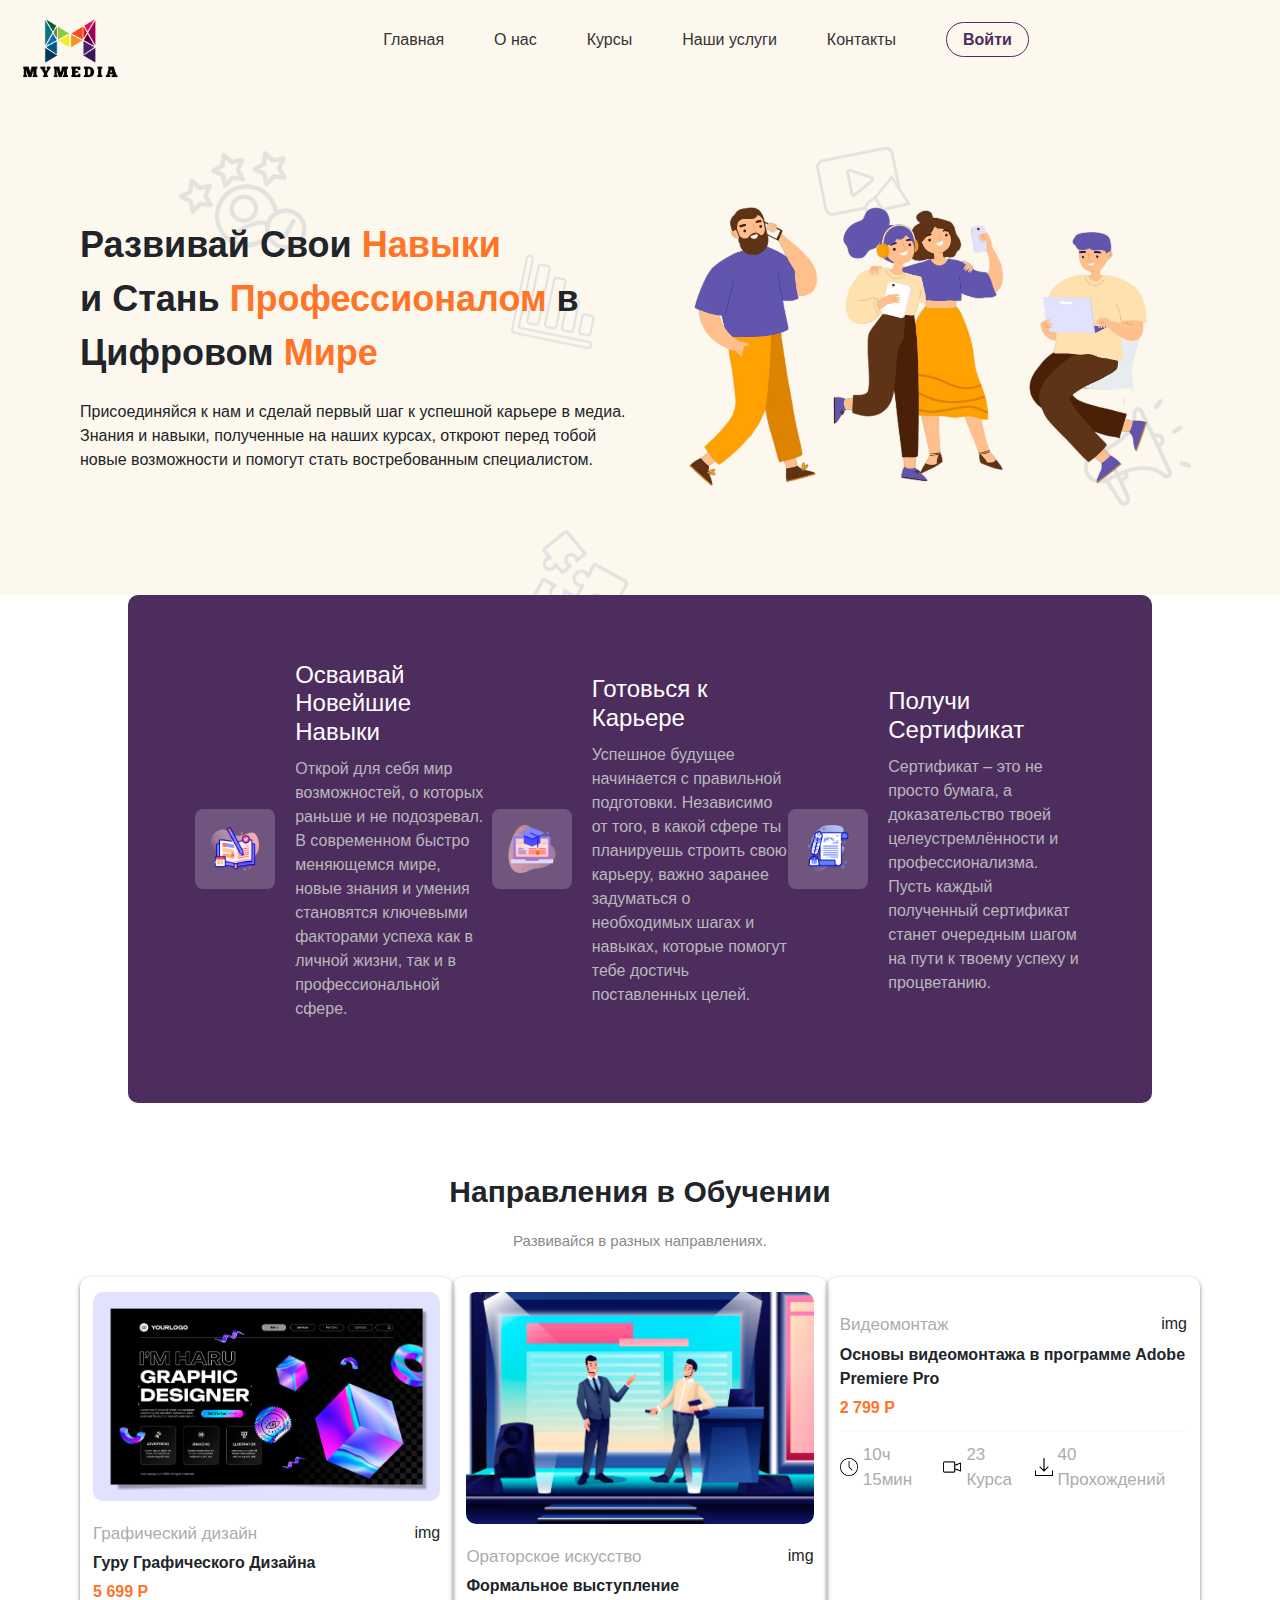
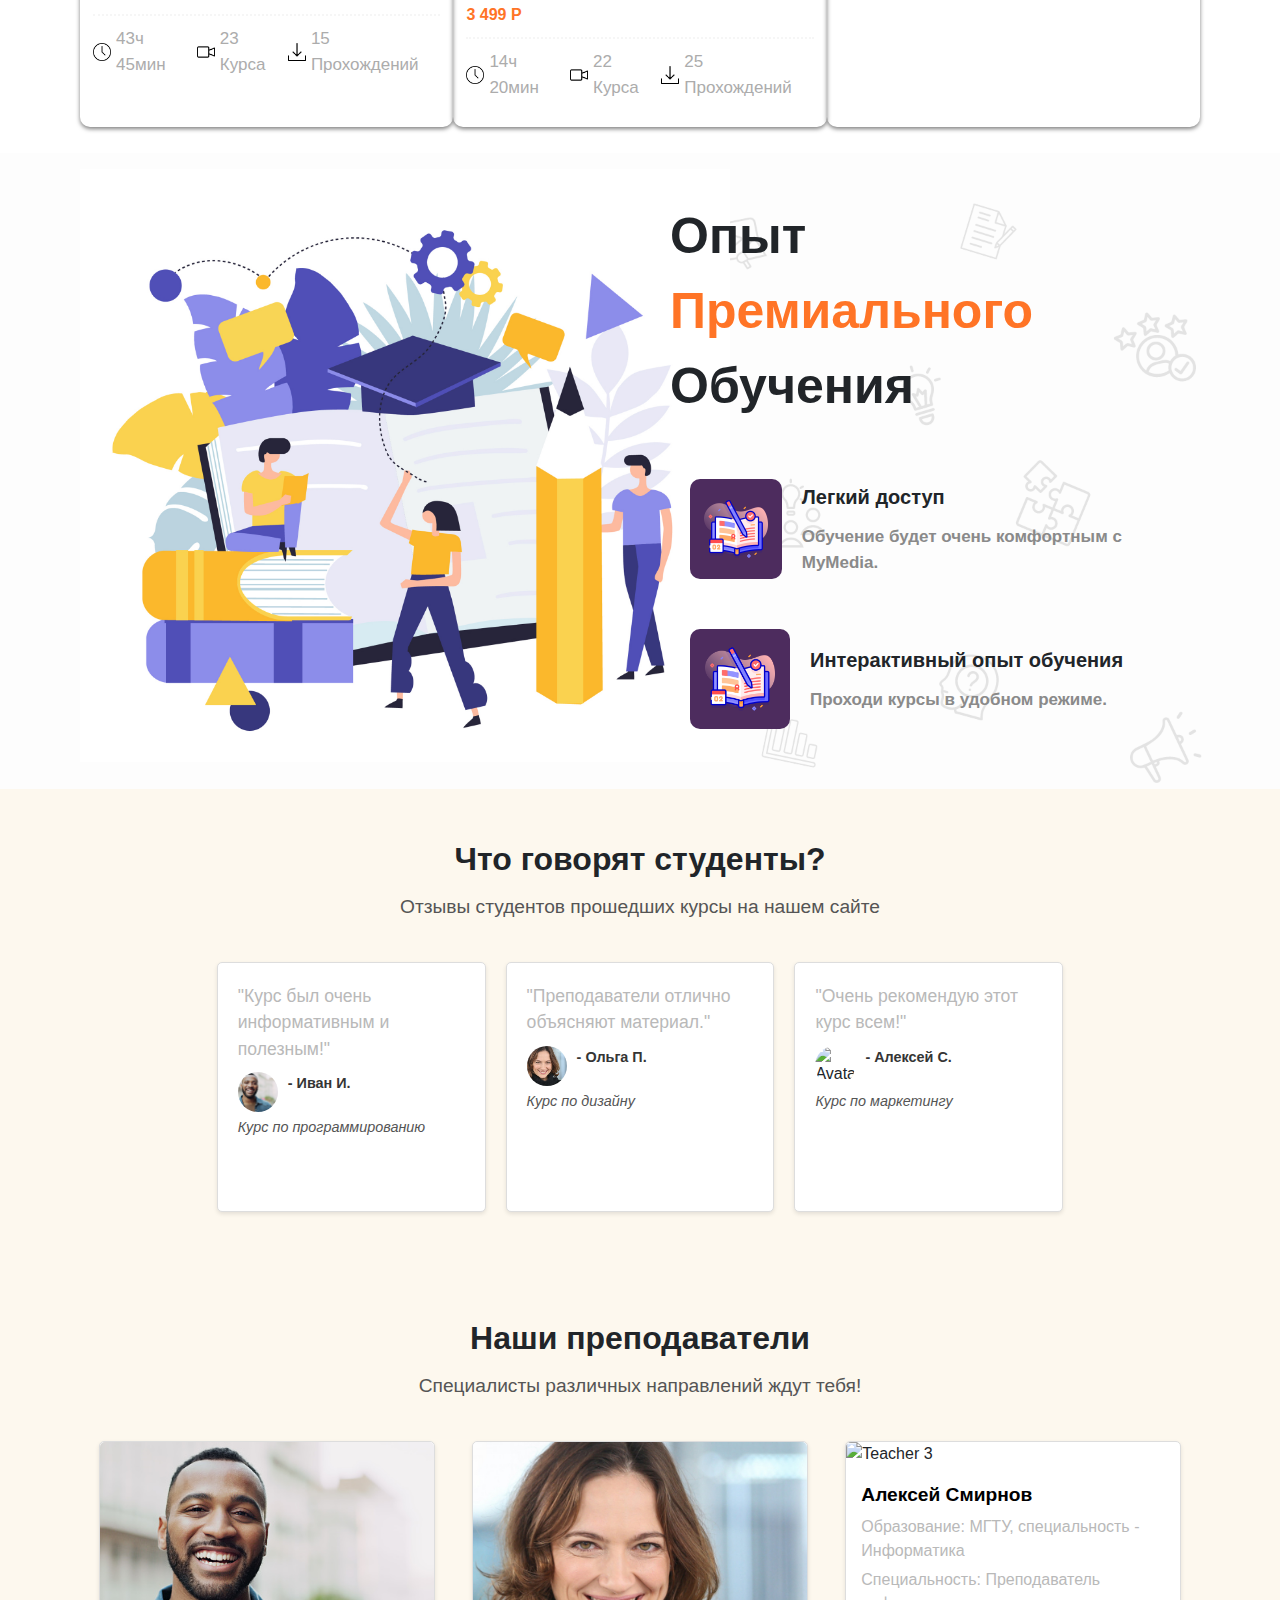
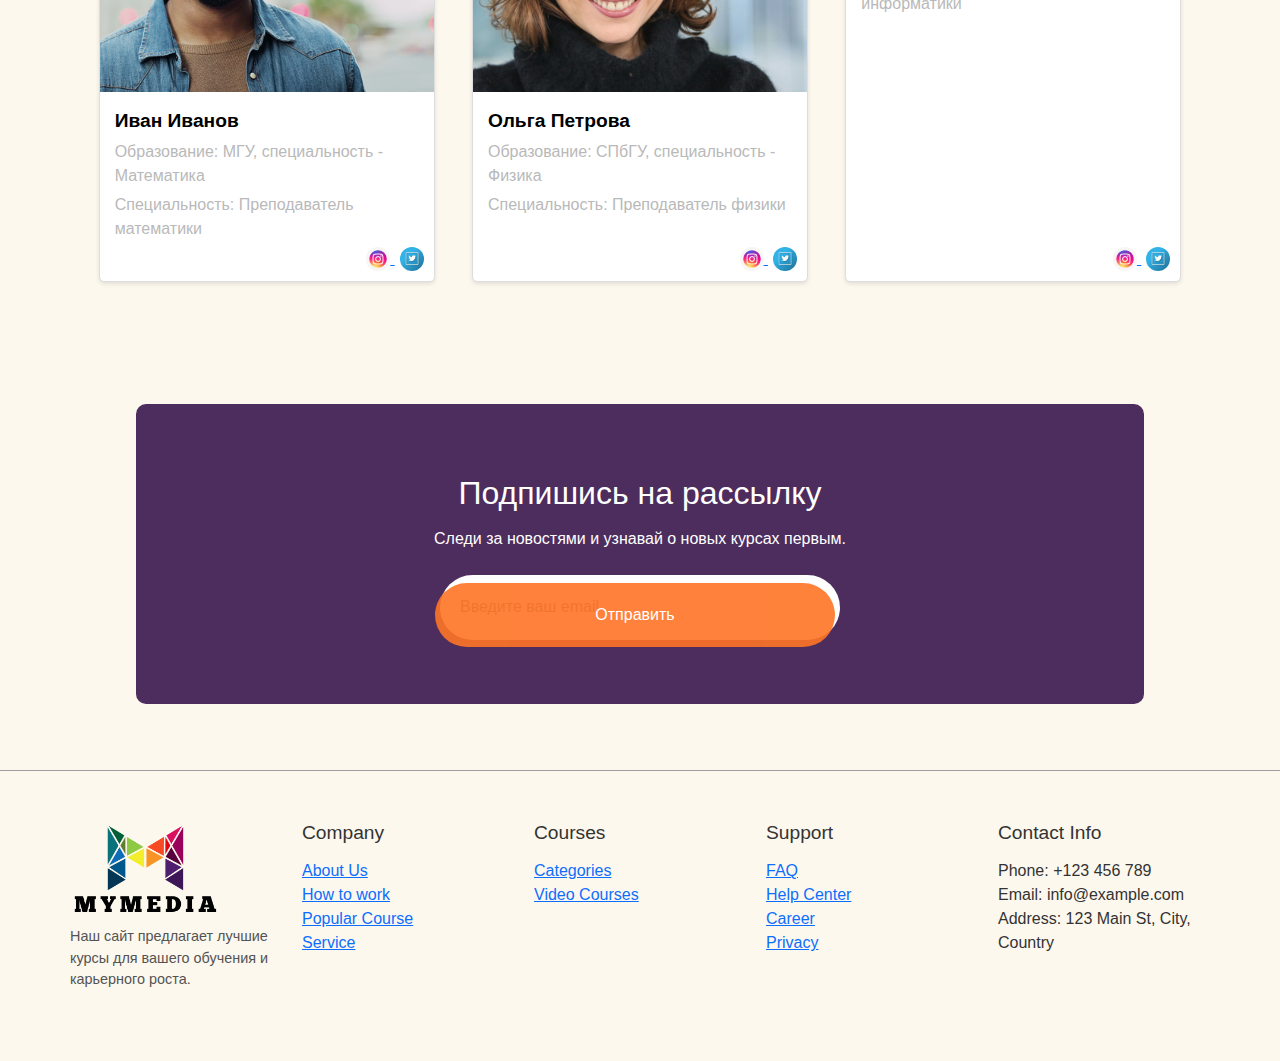
==== commit 37e448cb: "login" ====
--- a/index.html
+++ b/index.html
@@ -5,6 +5,7 @@
     <meta charset="UTF-8">
     <meta name="viewport" content="width=device-width, initial-scale=1.0">
     <title>My media</title>
+    <link href="https://cdn.jsdelivr.net/npm/bootstrap@5.3.3/dist/css/bootstrap.min.css" rel="stylesheet" integrity="sha384-QWTKZyjpPEjISv5WaRU9OFeRpok6YctnYmDr5pNlyT2bRjXh0JMhjY6hW+ALEwIH" crossorigin="anonymous">
     <link rel="stylesheet" href="css/styles.css">
 </head>
 
@@ -19,10 +20,65 @@
                     <li class="nav-item"><a href="#">Курсы</a></li>
                     <li class="nav-item"><a href="#">Наши услуги</a></li>
                     <li class="nav-item"><a href="#">Контакты</a></li>
-                    <li class="nav-item sign-in"><a href="#">Войти</a></li>
-                </ul>
+                    <li class="nav-item sign-in" onclick="document.getElementById('loginModal').style.display='block'"><a href="#">Войти</a></li>                </ul>
             </nav>
         </header>
+
+        <div id="loginModal" class="modal">
+            <span onclick="document.getElementById('loginModal').style.display='none'" class="close" title="Закрыть Modal">&times;</span>
+            <form class="modal-content" action="../action_page.php">
+                <div class="container">
+                    <h1>Вход</h1>
+                    <hr>
+                    <label for="email"><b>Email</b></label>
+                    <input type="text" placeholder="Введите Email" name="email" required>
+              
+                    <label for="psw"><b>Пароль</b></label>
+                    <input type="password" placeholder="Введите пароль" name="psw" required>
+                    
+                    <label>
+                      <input type="checkbox" checked="checked" name="remember" style="margin-bottom:15px"> Запомнить меня
+                    </label>
+              
+                    <p>Нет аккаунта? <a href="#" style="color:dodgerblue" onclick="showRegisterModal()">Зарегистрироваться</a>.</p>
+              
+                    <div class="clearfix">
+                      <button type="button" onclick="document.getElementById('loginModal').style.display='none'" class="cancelbtn">Отменить</button>
+                      <button type="submit" class="signupbtn">Войти</button>
+                    </div>
+                </div>
+            </form>
+        </div>
+
+        <!-- Modal Register -->
+        <div id="registerModal" class="modal">
+            <span onclick="document.getElementById('registerModal').style.display='none'" class="close" title="Закрыть Modal">&times;</span>
+            <form class="modal-content" action="../register_page.php">
+                <div class="container">
+                    <h1>Регистрация</h1>
+                    <hr>
+                    <label for="email"><b>Email</b></label>
+                    <input type="text" placeholder="Введите Email" name="email" required>
+              
+                    <label for="psw"><b>Пароль</b></label>
+                    <input type="password" placeholder="Введите пароль" name="psw" required>
+                    
+                    <label for="psw-repeat"><b>Повторите Пароль</b></label>
+                    <input type="password" placeholder="Повторите пароль" name="psw-repeat" required>
+                    
+                    <label>
+                      <input type="checkbox" name="remember" style="margin-bottom:15px"> Запомнить меня
+                    </label>
+              
+                    <p>Создавая учетную запись, вы соглашаетесь с нашими <a href="#" style="color:dodgerblue">Условиями и конфиденциальностью</a>.</p>
+              
+                    <div class="clearfix">
+                      <button type="button" onclick="document.getElementById('registerModal').style.display='none'" class="cancelbtn">Отменить</button>
+                      <button type="submit" class="signupbtn">Зарегистрироваться</button>
+                    </div>
+                </div>
+            </form>
+        </div>
 
         <section class="promo">
             <div class="container">
@@ -110,7 +166,7 @@
 
             <div class="courses_block">
                 <div class="courses_block_inner">
-                    <img class="courses_img" src="/img/course1.jpg" alt="">
+                    <img class="courses_img" src="img/course1.jpg" alt="">
                     <div class="courses_info">
                         <div class="courses_speciality">
                             <div class="courses_speciality_text">Графический дизайн</div>
@@ -121,15 +177,15 @@
                         <hr class="hr-dotted">
                         <div class="courses_info_little">
                             <div class="info_little_inner">
-                                <img src="/icons/clock.png"></img>
+                                <img src="icons/clock.png"></img>
                                 <div class="little_inner_text">43ч 45мин</div>
                             </div>
                             <div class="info_little_inner">
-                                <img src="/icons/camera.png"></img>
+                                <img src="icons/camera.png"></img>
                                 <div class="little_inner_text">23 Курса</div>
                             </div>
                             <div class="info_little_inner">
-                                <img src="/icons/download.png"></img>
+                                <img src="icons/download.png"></img>
                                 <div class="little_inner_text">15 Прохождений</div>
                             </div>
                         </div>
@@ -137,7 +193,7 @@
                 </div>
 
                 <div class="courses_block_inner">
-                    <img class="courses_img" src="/img/course2.jpg" alt="">
+                    <img class="courses_img" src="img/course2.jpg" alt="">
                     <div class="courses_info">
                         <div class="courses_speciality">
                             <div class="courses_speciality_text">Ораторское искусство</div>
@@ -148,15 +204,15 @@
                         <hr class="hr-dotted">
                         <div class="courses_info_little">
                             <div class="info_little_inner">
-                                <img src="/icons/clock.png"></img>
+                                <img src="icons/clock.png"></img>
                                 <div class="little_inner_text">14ч 20мин</div>
                             </div>
                             <div class="info_little_inner">
-                                <img src="/icons/camera.png"></img>
+                                <img src="icons/camera.png"></img>
                                 <div class="little_inner_text">22 Курса</div>
                             </div>
                             <div class="info_little_inner">
-                                <img src="/icons/download.png"></img>
+                                <img src="icons/download.png"></img>
                                 <div class="little_inner_text">25 Прохождений</div>
                             </div>
                         </div>
@@ -164,7 +220,7 @@
                 </div>
 
                 <div class="courses_block_inner">
-                    <img class="courses_img" src="/img/course3.jpg" alt="">
+                    <img class="courses_img" src="img/course3.jpg" alt="">
                     <div class="courses_info">
                         <div class="courses_speciality">
                             <div class="courses_speciality_text">Видеомонтаж</div>
@@ -175,15 +231,15 @@
                         <hr class="hr-dotted">
                         <div class="courses_info_little">
                             <div class="info_little_inner">
-                                <img src="/icons/clock.png"></img>
+                                <img src="icons/clock.png"></img>
                                 <div class="little_inner_text">10ч 15мин</div>
                             </div>
                             <div class="info_little_inner">
-                                <img src="/icons/camera.png"></img>
+                                <img src="icons/camera.png"></img>
                                 <div class="little_inner_text">23 Курса</div>
                             </div>
                             <div class="info_little_inner">
-                                <img src="/icons/download.png"></img>
+                                <img src="icons/download.png"></img>
                                 <div class="little_inner_text">40 Прохождений</div>
                             </div>
                         </div>
@@ -198,7 +254,7 @@
         <div class="container">
             <div class="advantages_inner">
                 <div class="advantages_left">
-                    <img src="/img/promo2.png" alt="">
+                    <img src="img/promo2.png" alt="">
                 </div>
                 <div class="advantages_right">
                     <div class="preimum_text">
@@ -206,7 +262,7 @@
                     </div>
                     <div class="premium">
                         <div class="premium_block">
-                            <div class="premium_top_icon"><img class="premium_icon" src="/icons/notes1.png" alt="">
+                            <div class="premium_top_icon"><img class="premium_icon" src="icons/notes1.png" alt="">
                             </div>
                             <div class="premium_top_text">
                                 <div class="premium_block_top_text">Легкий доступ</div>
@@ -214,7 +270,7 @@
                             </div>
                         </div>
                         <div class="premium_block">
-                            <div class="premium_top_icon"><img class="premium_icon" src="/icons/notes1.png" alt="">
+                            <div class="premium_top_icon"><img class="premium_icon" src="icons/notes1.png" alt="">
                             </div>
                             <div class="premium_top_text">
                                 <div class="premium_block_top_text">Интерактивный опыт обучения</div>
@@ -238,7 +294,7 @@
                     <div class="review_box">
                         <p class="review_text">"Курс был очень информативным и полезным!"</p>
                         <div class="review_author_info">
-                            <img src="/img/av1.jpg" alt="Avatar" class="avatar">
+                            <img src="img/av1.jpg" alt="Avatar" class="avatar">
                             <p class="review_author">- Иван И.</p>
                         </div>
                         <p class="course_name">Курс по программированию</p>
@@ -246,7 +302,7 @@
                     <div class="review_box">
                         <p class="review_text">"Преподаватели отлично объясняют материал."</p>
                         <div class="review_author_info">
-                            <img src="/img/av2.jpg" alt="Avatar" class="avatar">
+                            <img src="img/av2.jpg" alt="Avatar" class="avatar">
                             <p class="review_author">- Ольга П.</p>
                         </div>
                         <p class="course_name">Курс по дизайну</p>
@@ -254,7 +310,7 @@
                     <div class="review_box">
                         <p class="review_text">"Очень рекомендую этот курс всем!"</p>
                         <div class="review_author_info">
-                            <img src="/img/av3.jpg" alt="Avatar" class="avatar">
+                            <img src="img/av3.jpg" alt="Avatar" class="avatar">
                             <p class="review_author">- Алексей С.</p>
                         </div>
                         <p class="course_name">Курс по маркетингу</p>
@@ -272,49 +328,49 @@
             </div>
             <div class="teachers_list">
                 <div class="teacher_box">
-                    <img src="/img/av1.jpg" alt="Teacher 1" class="teacher_photo">
+                    <img src="img/av1.jpg" alt="Teacher 1" class="teacher_photo">
                     <div class="teacher_info">
                         <p class="teacher_name">Иван Иванов</p>
                         <p class="teacher_education">Образование: МГУ, специальность - Математика</p>
                         <p class="teacher_specialty">Специальность: Преподаватель математики</p>
                         <div class="teacher_social">
                             <a href="https://instagram.com/teacher1" target="_blank">
-                                <img src="/icons/inst.jpg" alt="Instagram" class="social_icon">
+                                <img src="icons/inst.jpg" alt="Instagram" class="social_icon">
                             </a>
                             <a href="https://twitter.com/teacher1" target="_blank">
-                                <img src="/icons/twit.jpg" alt="Twitter" class="social_icon">
+                                <img src="icons/twit.jpg" alt="Twitter" class="social_icon">
                             </a>
                         </div>
                     </div>
                 </div>
                 <div class="teacher_box">
-                    <img src="/img/av2.jpg" alt="Teacher 2" class="teacher_photo">
+                    <img src="img/av2.jpg" alt="Teacher 2" class="teacher_photo">
                     <div class="teacher_info">
                         <p class="teacher_name">Ольга Петрова</p>
                         <p class="teacher_education">Образование: СПбГУ, специальность - Физика</p>
                         <p class="teacher_specialty">Специальность: Преподаватель физики</p>
                         <div class="teacher_social">
                             <a href="https://instagram.com/teacher2" target="_blank">
-                                <img src="/icons/inst.jpg" alt="Instagram" class="social_icon">
+                                <img src="icons/inst.jpg" alt="Instagram" class="social_icon">
                             </a>
                             <a href="https://twitter.com/teacher2" target="_blank">
-                                <img src="/icons/twit.jpg" alt="Twitter" class="social_icon">
+                                <img src="icons/twit.jpg" alt="Twitter" class="social_icon">
                             </a>
                         </div>
                     </div>
                 </div>
                 <div class="teacher_box">
-                    <img src="/img/av3.jpg" alt="Teacher 3" class="teacher_photo">
+                    <img src="img/av3.jpg" alt="Teacher 3" class="teacher_photo">
                     <div class="teacher_info">
                         <p class="teacher_name">Алексей Смирнов</p>
                         <p class="teacher_education">Образование: МГТУ, специальность - Информатика</p>
                         <p class="teacher_specialty">Специальность: Преподаватель информатики</p>
                         <div class="teacher_social">
                             <a href="https://instagram.com/teacher3" target="_blank">
-                                <img src="/icons/inst.jpg" alt="Instagram" class="social_icon">
+                                <img src="icons/inst.jpg" alt="Instagram" class="social_icon">
                             </a>
                             <a href="https://twitter.com/teacher3" target="_blank">
-                                <img src="/icons/twit.jpg" alt="Twitter" class="social_icon">
+                                <img src="icons/twit.jpg" alt="Twitter" class="social_icon">
                             </a>
                         </div>
                     </div>
@@ -346,7 +402,7 @@
         <div class="container1">
             <div class="footer_column">
                 <div class="footer_logo">
-                    <img src="/icons/logo.png" alt="Logo">
+                    <img src="icons/logo.png" alt="Logo">
                     <p class="footer_description">Наш сайт предлагает лучшие курсы для вашего обучения и карьерного
                         роста.</p>
                 </div>
@@ -386,7 +442,7 @@
             </div>
         </div>
     </footer>
-
+    <script src="https://cdn.jsdelivr.net/npm/bootstrap@5.3.3/dist/js/bootstrap.bundle.min.js" integrity="sha384-YvpcrYf0tY3lHB60NNkmXc5s9fDVZLESaAA55NDzOxhy9GkcIdslK1eN7N6jIeHz" crossorigin="anonymous"></script>
     <script src="https://code.jquery.com/jquery-3.6.0.min.js"></script>
     <script src="script.js"></script>
 </body>
--- a/css/styles.css
+++ b/css/styles.css
@@ -11,7 +11,7 @@
 .main {
     /* background: url(../img/main_bg.png) */
     /* background-color: #FDF8EE; */
-    background-image: url(/img/main_bg.png)
+    background-image: url(../img/main_bg.png)
 }
 
 .container {
@@ -299,7 +299,7 @@
 
 .advantages {
     height: 636px;
-    background-image: url(/img/main_bg2.png);
+    background-image: url(../img/main_bg2.png);
     background-size: 100%;
     /* background-color: #FDF8EE; */
 }
@@ -678,4 +678,147 @@
 .footer_column ul {
     list-style-type: none;
     padding: 0;
-}+}
+
+.modal {
+    display: none;
+    position: fixed;
+    z-index: 1;
+    left: 0;
+    top: 0;
+    width: 100%;
+    height: 100%;
+    overflow: auto;
+    background-color: rgb(0,0,0);
+    background-color: rgba(0,0,0,0.4);
+}
+
+.modal-content {
+    background-color: #fefefe;
+    margin: 15% auto;
+    padding: 20px;
+    border: 1px solid #888;
+    width: 80%;
+    max-width: 500px;
+}
+
+.close {
+    color: #aaa;
+    float: right;
+    font-size: 28px;
+    font-weight: bold;
+}
+
+.close:hover,
+.close:focus {
+    color: black;
+    text-decoration: none;
+    cursor: pointer;
+}
+
+
+input[type=text], input[type=password] {
+    width: 100%;
+    padding: 15px;
+    margin: 5px 0 22px 0;
+    display: inline-block;
+    border: none;
+    background: #f1f1f1;
+  }
+  
+  /* Add a background color when the inputs get focus */
+  input[type=text]:focus, input[type=password]:focus {
+    background-color: #ddd;
+    outline: none;
+  }
+  
+  /* Установите стиль для всех кнопок */
+  button {
+    background-color: #4CAF50;
+    color: white;
+    padding: 14px 20px;
+    margin: 8px 0;
+    border: none;
+    cursor: pointer;
+    width: 100%;
+    opacity: 0.9;
+  }
+  
+  button:hover {
+    opacity:1;
+  }
+  
+  /* Дополнительные стили для кнопки Отмена */
+  .cancelbtn {
+    padding: 14px 20px;
+    background-color: #f44336;
+  }
+  
+  /* Float cancel and signup buttons and add an equal width */
+  .cancelbtn, .signupbtn {
+    float: left;
+    width: 50%;
+  }
+  
+  /* Add padding to container elements */
+  .container {
+    padding: 16px;
+  }
+  
+  /* Модальный (фон) */
+  .modal {
+    display: none; /* Скрыто по умолчанию */
+    position: fixed; /* Оставаться на месте */
+    z-index: 1; /* Сидеть на вершине */
+    left: 0;
+    top: 0;
+    width: 100%; /* Полная ширина */
+    height: 100%; /* Полная высота */
+    overflow: auto; /* Включите прокрутку, если это необходимо */
+    background-color: #000000 .9;
+    padding-top: 50px;
+  }
+  
+  /* Модальное содержание/бокс */
+  .modal-content {
+    background-color: #fefefe;
+    margin: 5% auto 15% auto; /* 5% сверху, 15% снизу и по центру */
+    border: 1px solid #888;
+    width: 80%; /* Может быть больше или меньше, в зависимости от размера экрана */
+  }
+  
+  /* Style the horizontal ruler */
+  hr {
+    border: 1px solid #f1f1f1;
+    margin-bottom: 25px;
+  }
+   
+  /* Кнопка закрытия (x) */
+  .close {
+    position: absolute;
+    right: 35px;
+    top: 15px;
+    font-size: 40px;
+    font-weight: bold;
+    color: #f1f1f1;
+  }
+  
+  .close:hover,
+  .close:focus {
+    color: #f44336;
+    cursor: pointer;
+  }
+  
+  /* Clear floats */
+  .clearfix::after {
+    content: "";
+    clear: both;
+    display: table;
+  }
+  
+  /* Change styles for cancel button and signup button on extra small screens */
+  @media screen and (max-width: 300px) {
+    .cancelbtn, .signupbtn {
+       width: 100%;
+    }
+  }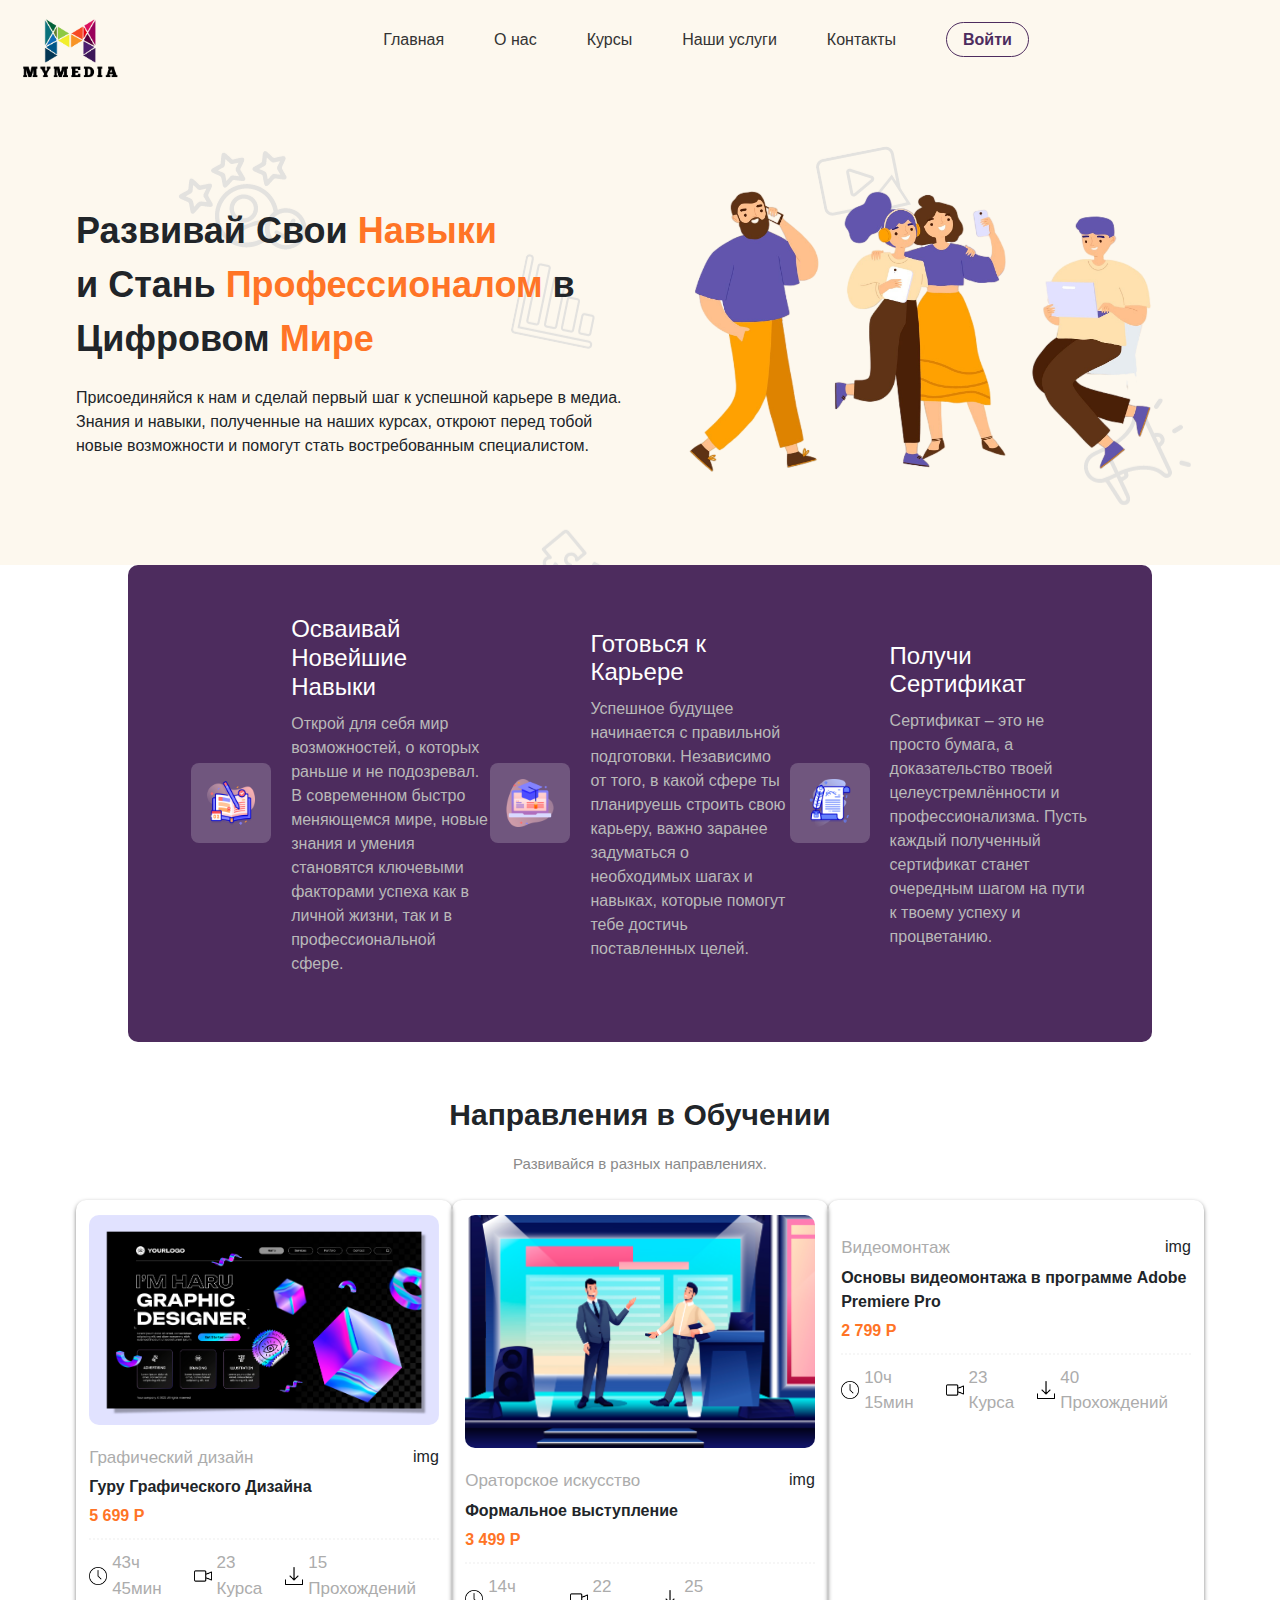
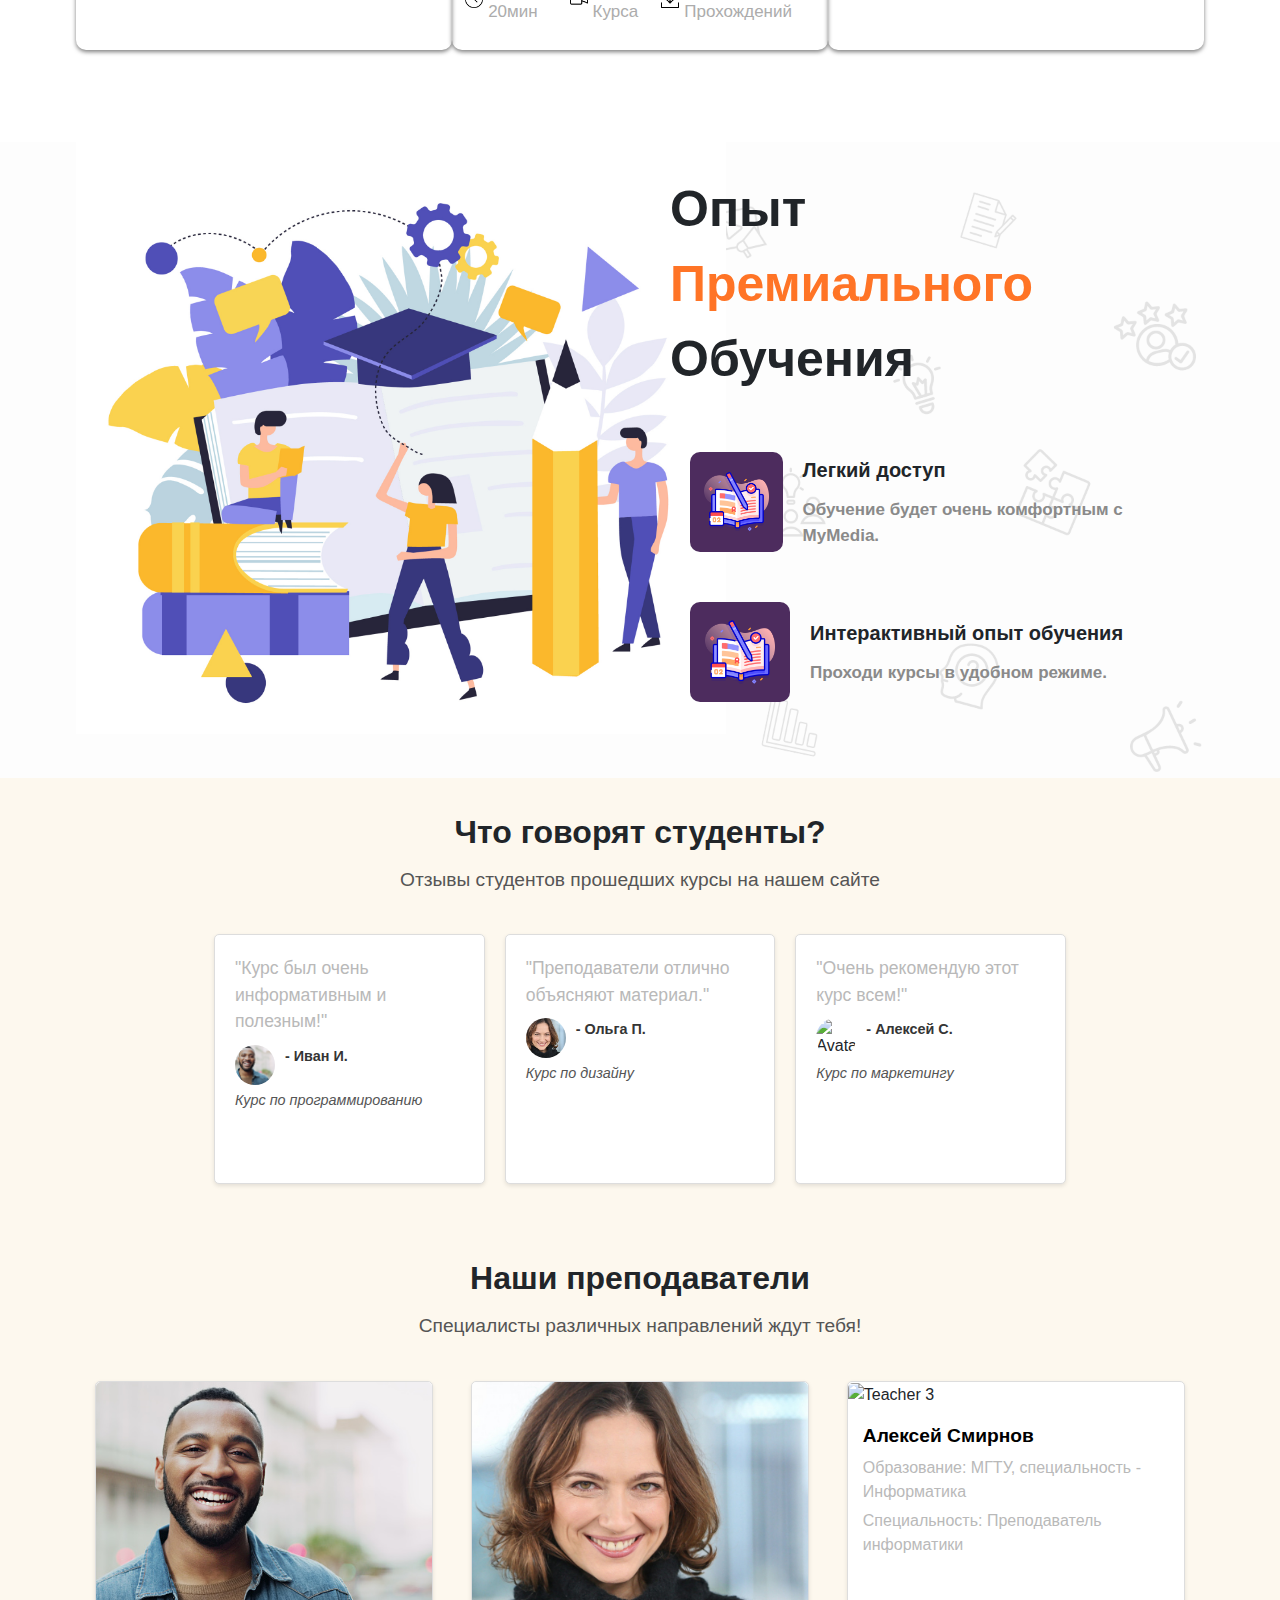
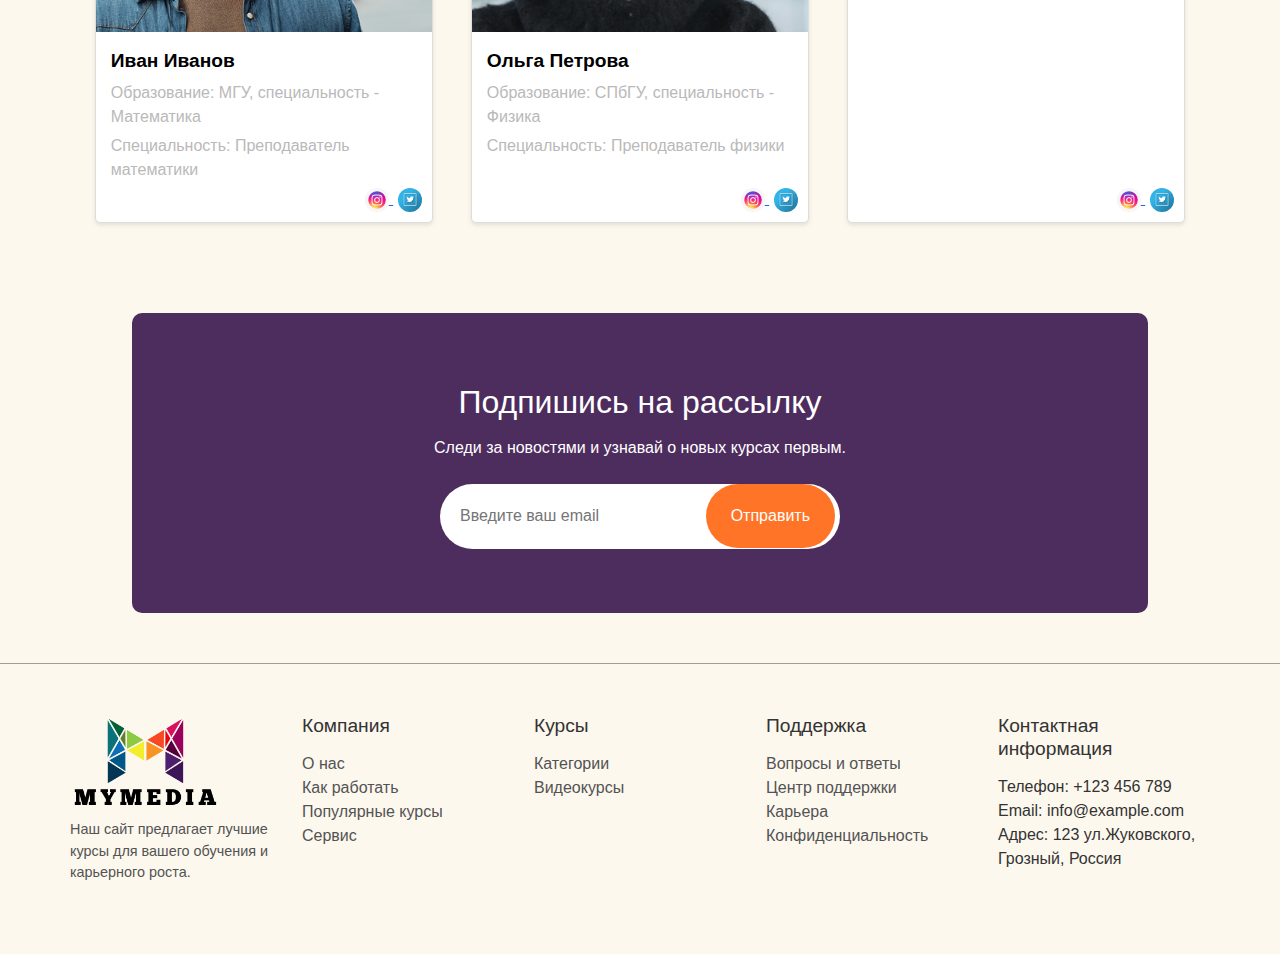
==== commit 7421ca5e: "rfrf" ====
--- a/index.html
+++ b/index.html
@@ -15,9 +15,9 @@
             <div class="logo"><img src="icons/logo.png" alt=""></div>
             <nav class="navbar">
                 <ul class="nav-list">
-                    <li class="nav-item"><a href="/index.html">Главная</a></li>
-                    <li class="nav-item"><a href="/about.html">О нас</a></li>
-                    <li class="nav-item"><a href="#">Курсы</a></li>
+                    <li class="nav-item"><a href="index.html">Главная</a></li>
+                    <li class="nav-item"><a href="about.html">О нас</a></li>
+                    <li class="nav-item"><a href="courses.html">Курсы</a></li>
                     <li class="nav-item"><a href="#">Наши услуги</a></li>
                     <li class="nav-item"><a href="#">Контакты</a></li>
                     <li class="nav-item sign-in" onclick="document.getElementById('loginModal').style.display='block'"><a href="#">Войти</a></li>                </ul>
@@ -43,8 +43,8 @@
                     <p>Нет аккаунта? <a href="#" style="color:dodgerblue" onclick="showRegisterModal()">Зарегистрироваться</a>.</p>
               
                     <div class="clearfix">
-                      <button type="button" onclick="document.getElementById('loginModal').style.display='none'" class="cancelbtn">Отменить</button>
-                      <button type="submit" class="signupbtn">Войти</button>
+                      <button type="button" onclick="document.getElementById('loginModal').style.display='none'" class="cancelbtn btnlogin">Отменить</button>
+                      <button type="submit" class="signupbtn btnlogin">Войти</button>
                     </div>
                 </div>
             </form>
@@ -73,8 +73,8 @@
                     <p>Создавая учетную запись, вы соглашаетесь с нашими <a href="#" style="color:dodgerblue">Условиями и конфиденциальностью</a>.</p>
               
                     <div class="clearfix">
-                      <button type="button" onclick="document.getElementById('registerModal').style.display='none'" class="cancelbtn">Отменить</button>
-                      <button type="submit" class="signupbtn">Зарегистрироваться</button>
+                      <button type="button" onclick="document.getElementById('registerModal').style.display='none'" class="cancelbtn btnlogin">Отменить</button>
+                      <button type="submit" class="signupbtn btnlogin">Зарегистрироваться</button>
                     </div>
                 </div>
             </form>
@@ -408,36 +408,36 @@
                 </div>
             </div>
             <div class="footer_column">
-                <h3>Company</h3>
+                <h3>Компания</h3>
                 <ul>
-                    <li><a href="#">About Us</a></li>
-                    <li><a href="#">How to work</a></li>
-                    <li><a href="#">Popular Course</a></li>
-                    <li><a href="#">Service</a></li>
+                    <li><a href="#">О нас</a></li>
+                    <li><a href="#">Как работать</a></li>
+                    <li><a href="#">Популярные курсы</a></li>
+                    <li><a href="#">Сервис</a></li>
                 </ul>
             </div>
             <div class="footer_column">
-                <h3>Courses</h3>
+                <h3>Курсы</h3>
                 <ul>
-                    <li><a href="#">Categories</a></li>
-                    <li><a href="#">Video Courses</a></li>
+                    <li><a href="#">Категории</a></li>
+                    <li><a href="#">Видеокурсы</a></li>
                 </ul>
             </div>
             <div class="footer_column">
-                <h3>Support</h3>
+                <h3>Поддержка</h3>
                 <ul>
-                    <li><a href="#">FAQ</a></li>
-                    <li><a href="#">Help Center</a></li>
-                    <li><a href="#">Career</a></li>
-                    <li><a href="#">Privacy</a></li>
+                    <li><a href="#">Вопросы и ответы</a></li>
+                    <li><a href="#">Центр поддержки</a></li>
+                    <li><a href="#">Карьера</a></li>
+                    <li><a href="#">Конфиденциальность</a></li>
                 </ul>
             </div>
             <div class="footer_column">
-                <h3>Contact Info</h3>
+                <h3>Контактная информация</h3>
                 <ul>
-                    <li>Phone: +123 456 789</li>
+                    <li>Телефон: +123 456 789</li>
                     <li>Email: info@example.com</li>
-                    <li>Address: 123 Main St, City, Country</li>
+                    <li>Адрес: 123 ул.Жуковского, Грозный, Россия</li>
                 </ul>
             </div>
         </div>
--- a/css/styles.css
+++ b/css/styles.css
@@ -9,8 +9,6 @@
 }
 
 .main {
-    /* background: url(../img/main_bg.png) */
-    /* background-color: #FDF8EE; */
     background-image: url(../img/main_bg.png)
 }
 
@@ -680,6 +678,11 @@
     padding: 0;
 }
 
+.footer_column ul li a{
+    color: #535353;
+    text-decoration: none;
+}
+
 .modal {
     display: none;
     position: fixed;
@@ -723,6 +726,7 @@
     margin: 5px 0 22px 0;
     display: inline-block;
     border: none;
+    border-radius: 5px;
     background: #f1f1f1;
   }
   
@@ -733,7 +737,7 @@
   }
   
   /* Установите стиль для всех кнопок */
-  button {
+.btnlogin {
     background-color: #4CAF50;
     color: white;
     padding: 14px 20px;
@@ -761,9 +765,9 @@
   }
   
   /* Add padding to container elements */
-  .container {
+  /* .container {
     padding: 16px;
-  }
+  } */
   
   /* Модальный (фон) */
   .modal {
@@ -784,7 +788,7 @@
     background-color: #fefefe;
     margin: 5% auto 15% auto; /* 5% сверху, 15% снизу и по центру */
     border: 1px solid #888;
-    width: 80%; /* Может быть больше или меньше, в зависимости от размера экрана */
+    width: 73%; /* Может быть больше или меньше, в зависимости от размера экрана */
   }
   
   /* Style the horizontal ruler */
@@ -821,4 +825,51 @@
     .cancelbtn, .signupbtn {
        width: 100%;
     }
-  }+  }
+
+  .btnlogin{
+    border-radius: 5px;
+  }
+
+  .filter {
+    margin: 20px 0;
+    text-align: center;
+}
+
+.filter select {
+    padding: 10px;
+    font-size: 16px;
+    border-radius: 5px;
+    border: 1px solid #ccc;
+}
+
+/* Courses section */
+#coursesContainer {
+    display: flex;
+    flex-wrap: wrap;
+    gap: 20px;
+}
+
+.course-block {
+    width: calc(33.333% - 20px);
+    background-color: #fff;
+    border: 1px solid #ddd;
+    border-radius: 5px;
+    padding: 20px;
+    box-shadow: 0 2px 4px rgba(0, 0, 0, 0.1);
+    transition: transform 0.3s;
+}
+
+.course-block:hover {
+    transform: translateY(-5px);
+}
+
+.course-block h2 {
+    font-size: 1.5em;
+    margin-bottom: 10px;
+}
+
+.course-block p {
+    font-size: 1em;
+    color: #555;
+}
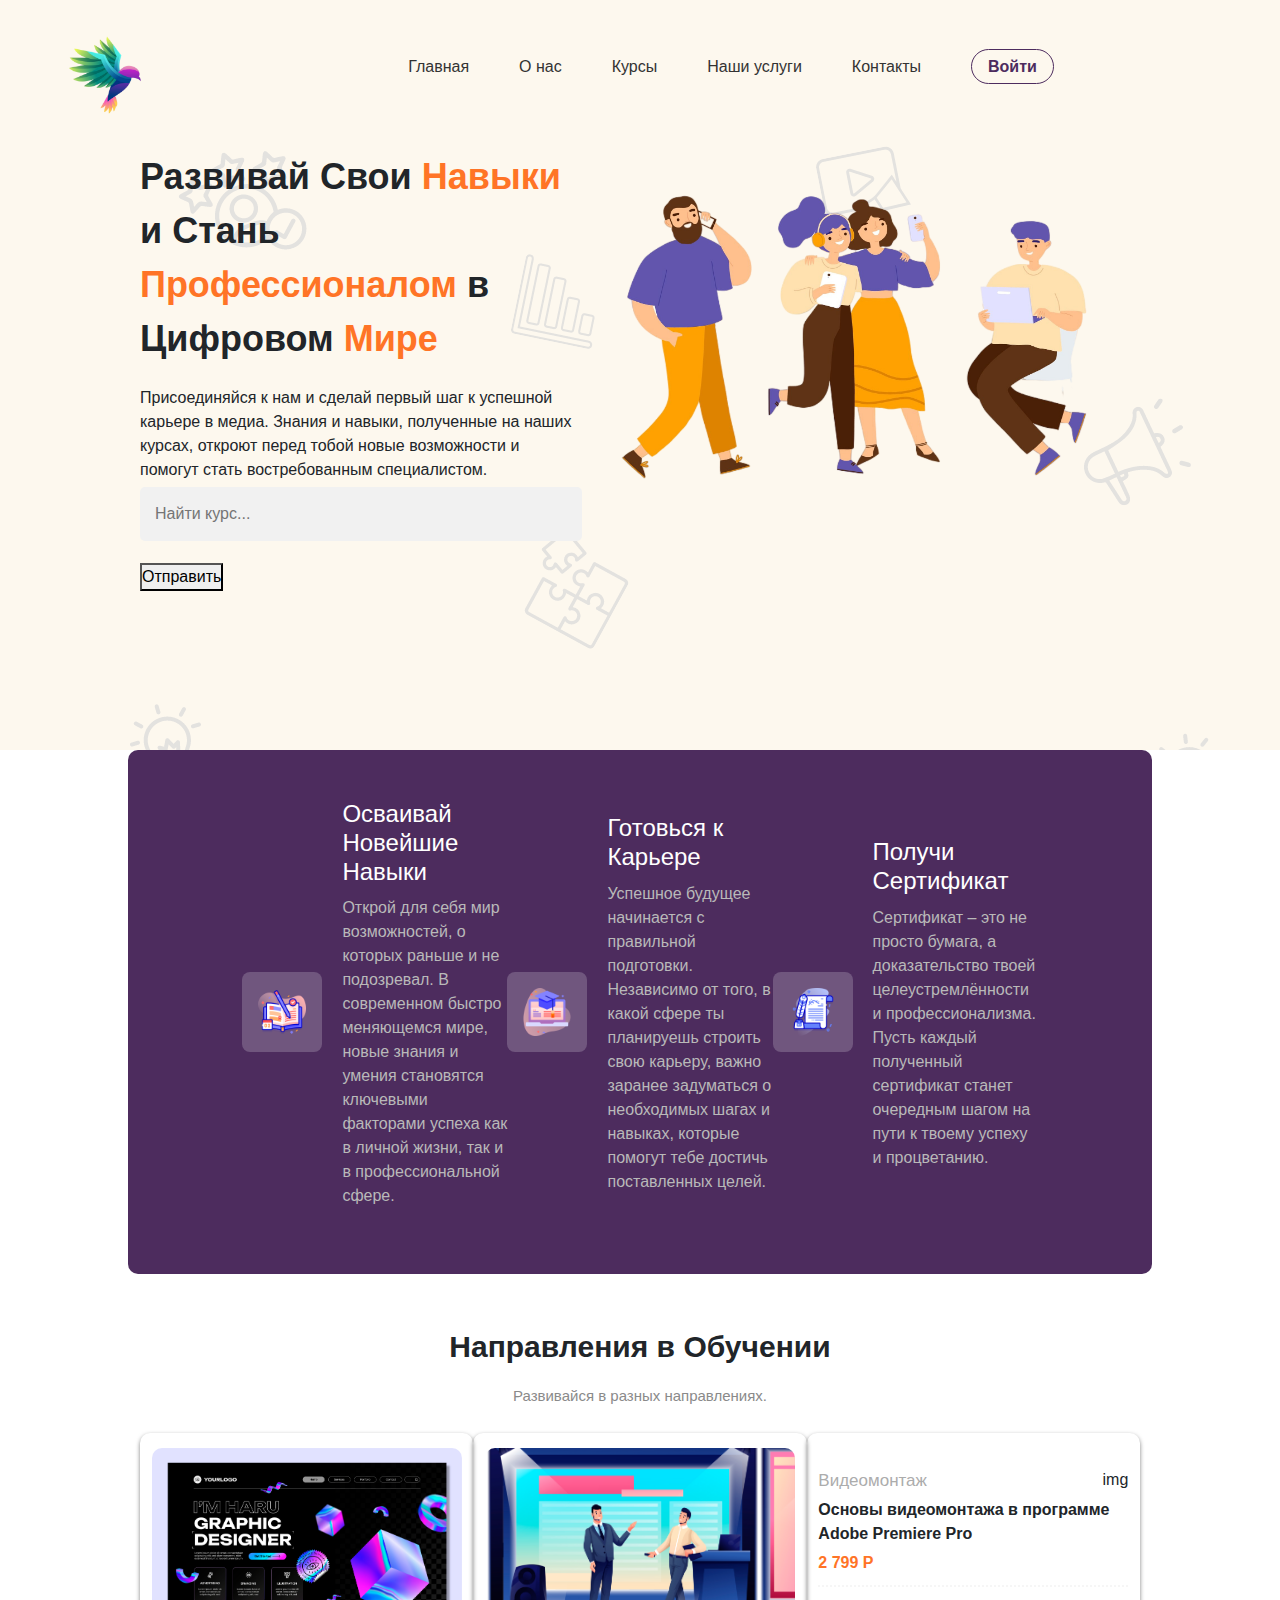
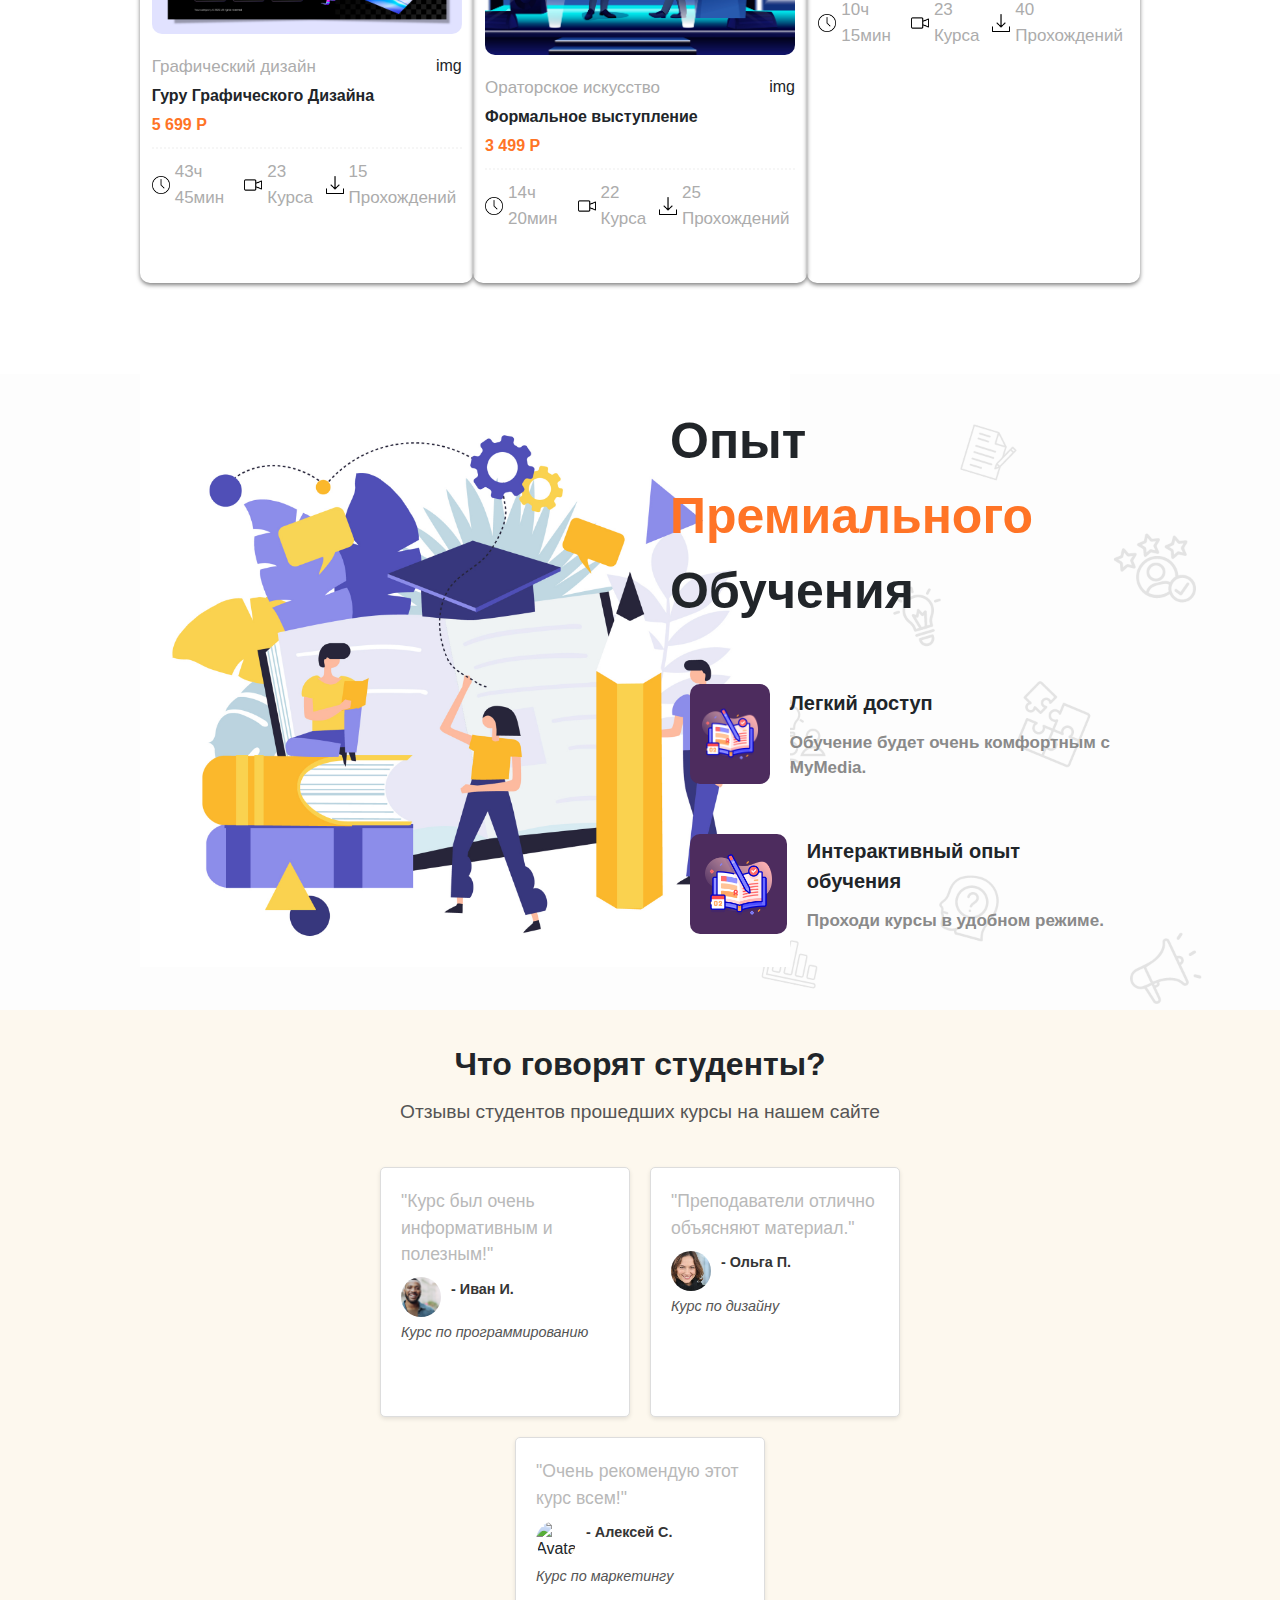
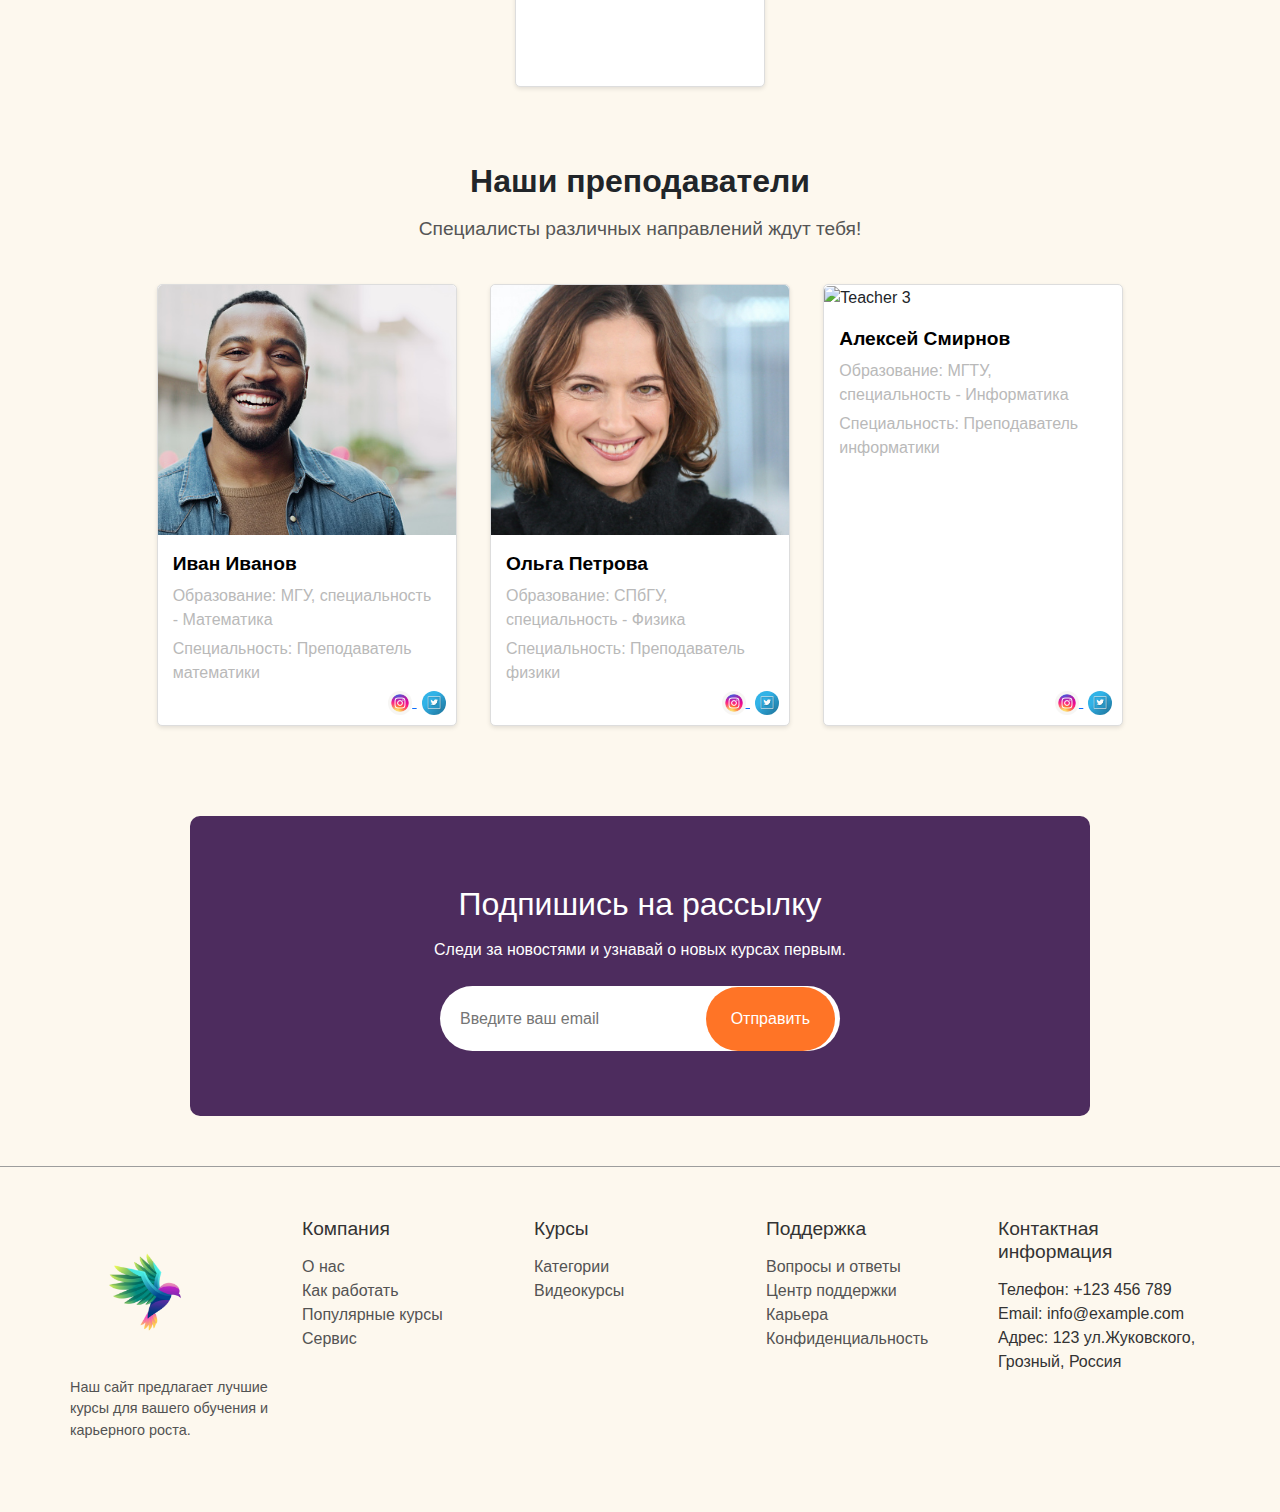
==== commit efd90b96: "rdfdf" ====
--- a/index.html
+++ b/index.html
@@ -11,93 +11,103 @@
 
 <body>
     <div class="main">
-        <header>
-            <div class="logo"><img src="icons/logo.png" alt=""></div>
-            <nav class="navbar">
-                <ul class="nav-list">
-                    <li class="nav-item"><a href="index.html">Главная</a></li>
-                    <li class="nav-item"><a href="about.html">О нас</a></li>
-                    <li class="nav-item"><a href="courses.html">Курсы</a></li>
-                    <li class="nav-item"><a href="#">Наши услуги</a></li>
-                    <li class="nav-item"><a href="#">Контакты</a></li>
-                    <li class="nav-item sign-in" onclick="document.getElementById('loginModal').style.display='block'"><a href="#">Войти</a></li>                </ul>
-            </nav>
-        </header>
-
-        <div id="loginModal" class="modal">
-            <span onclick="document.getElementById('loginModal').style.display='none'" class="close" title="Закрыть Modal">&times;</span>
-            <form class="modal-content" action="../action_page.php">
-                <div class="container">
-                    <h1>Вход</h1>
-                    <hr>
-                    <label for="email"><b>Email</b></label>
-                    <input type="text" placeholder="Введите Email" name="email" required>
-              
-                    <label for="psw"><b>Пароль</b></label>
-                    <input type="password" placeholder="Введите пароль" name="psw" required>
+        <div class="block_bg_first">
+            <header>
+                <div class="logo"><img src="icons/logo.png" alt=""></div>
+                <nav class="navbar">
+                    <ul class="nav-list">
+                        <li class="nav-item"><a href="index.html">Главная</a></li>
+                        <li class="nav-item"><a href="about.html">О нас</a></li>
+                        <li class="nav-item"><a href="courses.html">Курсы</a></li>
+                        <li class="nav-item"><a href="services.html">Наши услуги</a></li>
+                        <li class="nav-item"><a href="#footer">Контакты</a></li>
+                        <li class="nav-item sign-in" onclick="document.getElementById('loginModal').style.display='block'"><a href="#">Войти</a></li>                </ul>
+                </nav>
+            </header>
+    
+            <div id="loginModal" class="modal">
+                <span onclick="document.getElementById('loginModal').style.display='none'" class="close" title="Закрыть Modal">&times;</span>
+                <form class="modal-content" action="../action_page.php">
+                    <div class="container">
+                        <h1>Вход</h1>
+                        <hr>
+                        <label for="email"><b>Email</b></label>
+                        <input type="text" placeholder="Введите Email" name="email" required>
+                  
+                        <label for="psw"><b>Пароль</b></label>
+                        <input type="password" placeholder="Введите пароль" name="psw" required>
+                        
+                        <label>
+                          <input type="checkbox" checked="checked" name="remember" style="margin-bottom:15px"> Запомнить меня
+                        </label>
+                  
+                        <p>Нет аккаунта? <a href="#" style="color:dodgerblue" onclick="showRegisterModal()">Зарегистрироваться</a>.</p>
+                  
+                        <div class="clearfix">
+                          <button type="button" onclick="document.getElementById('loginModal').style.display='none'" class="cancelbtn btnlogin">Отменить</button>
+                          <button type="submit" class="signupbtn btnlogin">Войти</button>
+                        </div>
+                    </div>
+                </form>
+            </div>
+<!-- Modal Register -->
+<div id="registerModal" class="modal">
+    <span onclick="document.getElementById('registerModal').style.display='none'" class="close" title="Закрыть Modal">&times;</span>
+    <form class="modal-content" action="../register_page.php">
+        <div class="container">
+            <h1>Регистрация</h1>
+            <hr>
+            <label for="email"><b>Email</b></label>
+            <input type="text" placeholder="Введите Email" name="email" required>
+      
+            <label for="psw"><b>Пароль</b></label>
+            <input type="password" placeholder="Введите пароль" name="psw" required>
+            
+            <label for="psw-repeat"><b>Повторите Пароль</b></label>
+            <input type="password" placeholder="Повторите пароль" name="psw-repeat" required>
+            
+            <label>
+              <input type="checkbox" name="remember" style="margin-bottom:15px"> Запомнить меня
+            </label>
+      
+            <p>Создавая учетную запись, вы соглашаетесь с нашими <a href="#" style="color:dodgerblue">Условиями и конфиденциальностью</a>.</p>
+      
+            <div class="clearfix">
+              <button type="button" onclick="document.getElementById('registerModal').style.display='none'" class="cancelbtn btnlogin">Отменить</button>
+              <button type="submit" class="signupbtn btnlogin">Зарегистрироваться</button>
+            </div>
+        </div>
+    </form>
+</div>
+
+<section class="promo">
+    <div class="container">
+        <div class="promo_inner">
+            <div class="promo_left">
+                <div class="promo_bigText">Развивай Свои <span class="promo_higlight">Навыки</span><br>и Стань
+                    <span class="promo_higlight">Профессионалом</span> в Цифровом <span
+                        class="promo_higlight">Мире</span>
+                </div>
+                <div class="promo_littleText">Присоединяйся к нам и сделай первый шаг к успешной карьере в
+                    медиа. Знания и навыки, полученные на наших курсах, откроют перед тобой новые возможности и
+                    помогут стать востребованным специалистом.</div>
+
+                    <form class="promo_search">
+                        <input type="text" class="promo_input" placeholder="Найти курс...">
+                        <button type="submit" class="promo_button">Отправить</button>
+                    </form>
                     
-                    <label>
-                      <input type="checkbox" checked="checked" name="remember" style="margin-bottom:15px"> Запомнить меня
-                    </label>
-              
-                    <p>Нет аккаунта? <a href="#" style="color:dodgerblue" onclick="showRegisterModal()">Зарегистрироваться</a>.</p>
-              
-                    <div class="clearfix">
-                      <button type="button" onclick="document.getElementById('loginModal').style.display='none'" class="cancelbtn btnlogin">Отменить</button>
-                      <button type="submit" class="signupbtn btnlogin">Войти</button>
-                    </div>
-                </div>
-            </form>
-        </div>
-
-        <!-- Modal Register -->
-        <div id="registerModal" class="modal">
-            <span onclick="document.getElementById('registerModal').style.display='none'" class="close" title="Закрыть Modal">&times;</span>
-            <form class="modal-content" action="../register_page.php">
-                <div class="container">
-                    <h1>Регистрация</h1>
-                    <hr>
-                    <label for="email"><b>Email</b></label>
-                    <input type="text" placeholder="Введите Email" name="email" required>
-              
-                    <label for="psw"><b>Пароль</b></label>
-                    <input type="password" placeholder="Введите пароль" name="psw" required>
-                    
-                    <label for="psw-repeat"><b>Повторите Пароль</b></label>
-                    <input type="password" placeholder="Повторите пароль" name="psw-repeat" required>
-                    
-                    <label>
-                      <input type="checkbox" name="remember" style="margin-bottom:15px"> Запомнить меня
-                    </label>
-              
-                    <p>Создавая учетную запись, вы соглашаетесь с нашими <a href="#" style="color:dodgerblue">Условиями и конфиденциальностью</a>.</p>
-              
-                    <div class="clearfix">
-                      <button type="button" onclick="document.getElementById('registerModal').style.display='none'" class="cancelbtn btnlogin">Отменить</button>
-                      <button type="submit" class="signupbtn btnlogin">Зарегистрироваться</button>
-                    </div>
-                </div>
-            </form>
-        </div>
-
-        <section class="promo">
-            <div class="container">
-                <div class="promo_inner">
-                    <div class="promo_left">
-                        <div class="promo_bigText">Развивай Свои <span class="promo_higlight">Навыки</span><br>и Стань
-                            <span class="promo_higlight">Профессионалом</span> в Цифровом <span
-                                class="promo_higlight">Мире</span>
-                        </div>
-                        <div class="promo_littleText">Присоединяйся к нам и сделай первый шаг к успешной карьере в
-                            медиа. Знания и навыки, полученные на наших курсах, откроют перед тобой новые возможности и
-                            помогут стать востребованным специалистом.</div>
-                    </div>
-                    <div class="promo_right">
-                        <img src="img/promo.png" alt="promo">
-                    </div>
-                </div>
-            </div>
-        </section>
+            </div>
+            <div class="promo_right">
+                <img src="img/promo.png" alt="promo">
+            </div>
+        </div>
+    </div>
+</section>
+
+        </div>
+        
+        
     </div>
 
     <section class="notes">
@@ -398,7 +408,7 @@
         </div>
     </section>
 
-    <footer class="footer">
+    <footer class="footer" id="footer">
         <div class="container1">
             <div class="footer_column">
                 <div class="footer_logo">
--- a/css/styles.css
+++ b/css/styles.css
@@ -8,12 +8,13 @@
     font-family: Arial, sans-serif;
 }
 
-.main {
+.block_bg_first{
     background-image: url(../img/main_bg.png)
+
 }
 
 .container {
-    width: 90%;
+    width: 80%;
     max-width: 1400px;
     margin: 0 auto;
 }
@@ -22,15 +23,13 @@
     display: flex;
     justify-content: space-between;
     align-items: center;
-    padding: 10px 20px;
+    padding: 0px 30px;
     /* background-color: #f8f8f8; */
     /* box-shadow: 0 2px 4px rgba(0,0,0,0.1); */
 }
 
 .logo img {
-    /* font-size: 24px; */
-    /* font-weight: bold; */
-    width: 100px;
+    width: 150px;
 }
 
 .navbar {
@@ -74,38 +73,23 @@
 }
 
 .promo {
-    padding: 50px 0;
+    height: 600px;
+    /* padding: 50px 0; */
     /* background-color: #f8f8f8; */
 }
 
 .promo_inner {
     display: flex;
     justify-content: space-between;
-    align-items: center;
+    /* align-items: top; */
 }
 
 .promo_higlight {
     color: #FF7426;
 }
 
-.promo_left,
-.promo_right {
-    flex: 1;
-}
-
-.promo_left {
-    padding-right: 20px;
-}
-
-.promo_right {
-    display: flex;
-    justify-content: center;
-    align-items: center;
-}
-
 .promo_right img {
     max-width: 100%;
-    /* Увеличиваем размер изображения */
     height: auto;
 }
 
@@ -831,16 +815,24 @@
     border-radius: 5px;
   }
 
-  .filter {
+
+
+.filter {
     margin: 20px 0;
     text-align: center;
 }
 
-.filter select {
+.filter select,
+.filter input {
     padding: 10px;
     font-size: 16px;
     border-radius: 5px;
     border: 1px solid #ccc;
+    margin-right: 10px;
+}
+
+.filter input {
+    width: 300px;
 }
 
 /* Courses section */
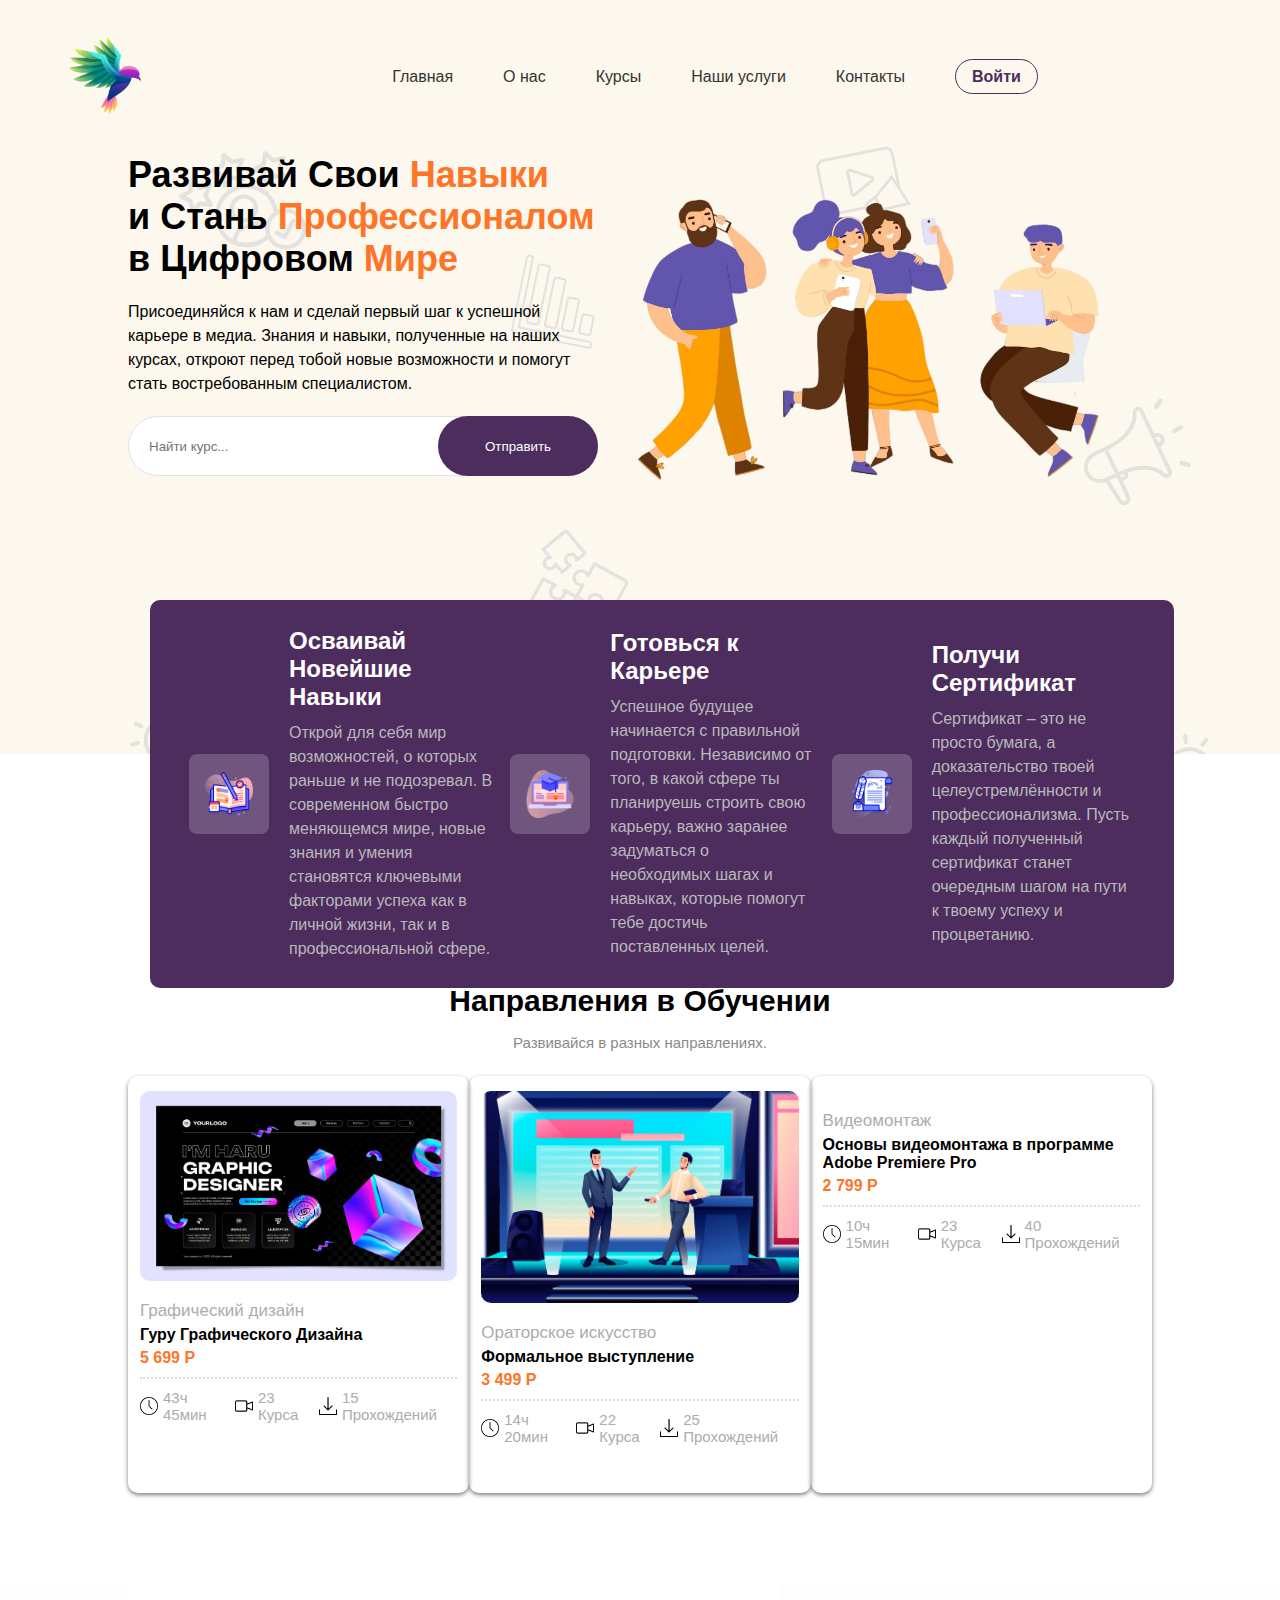
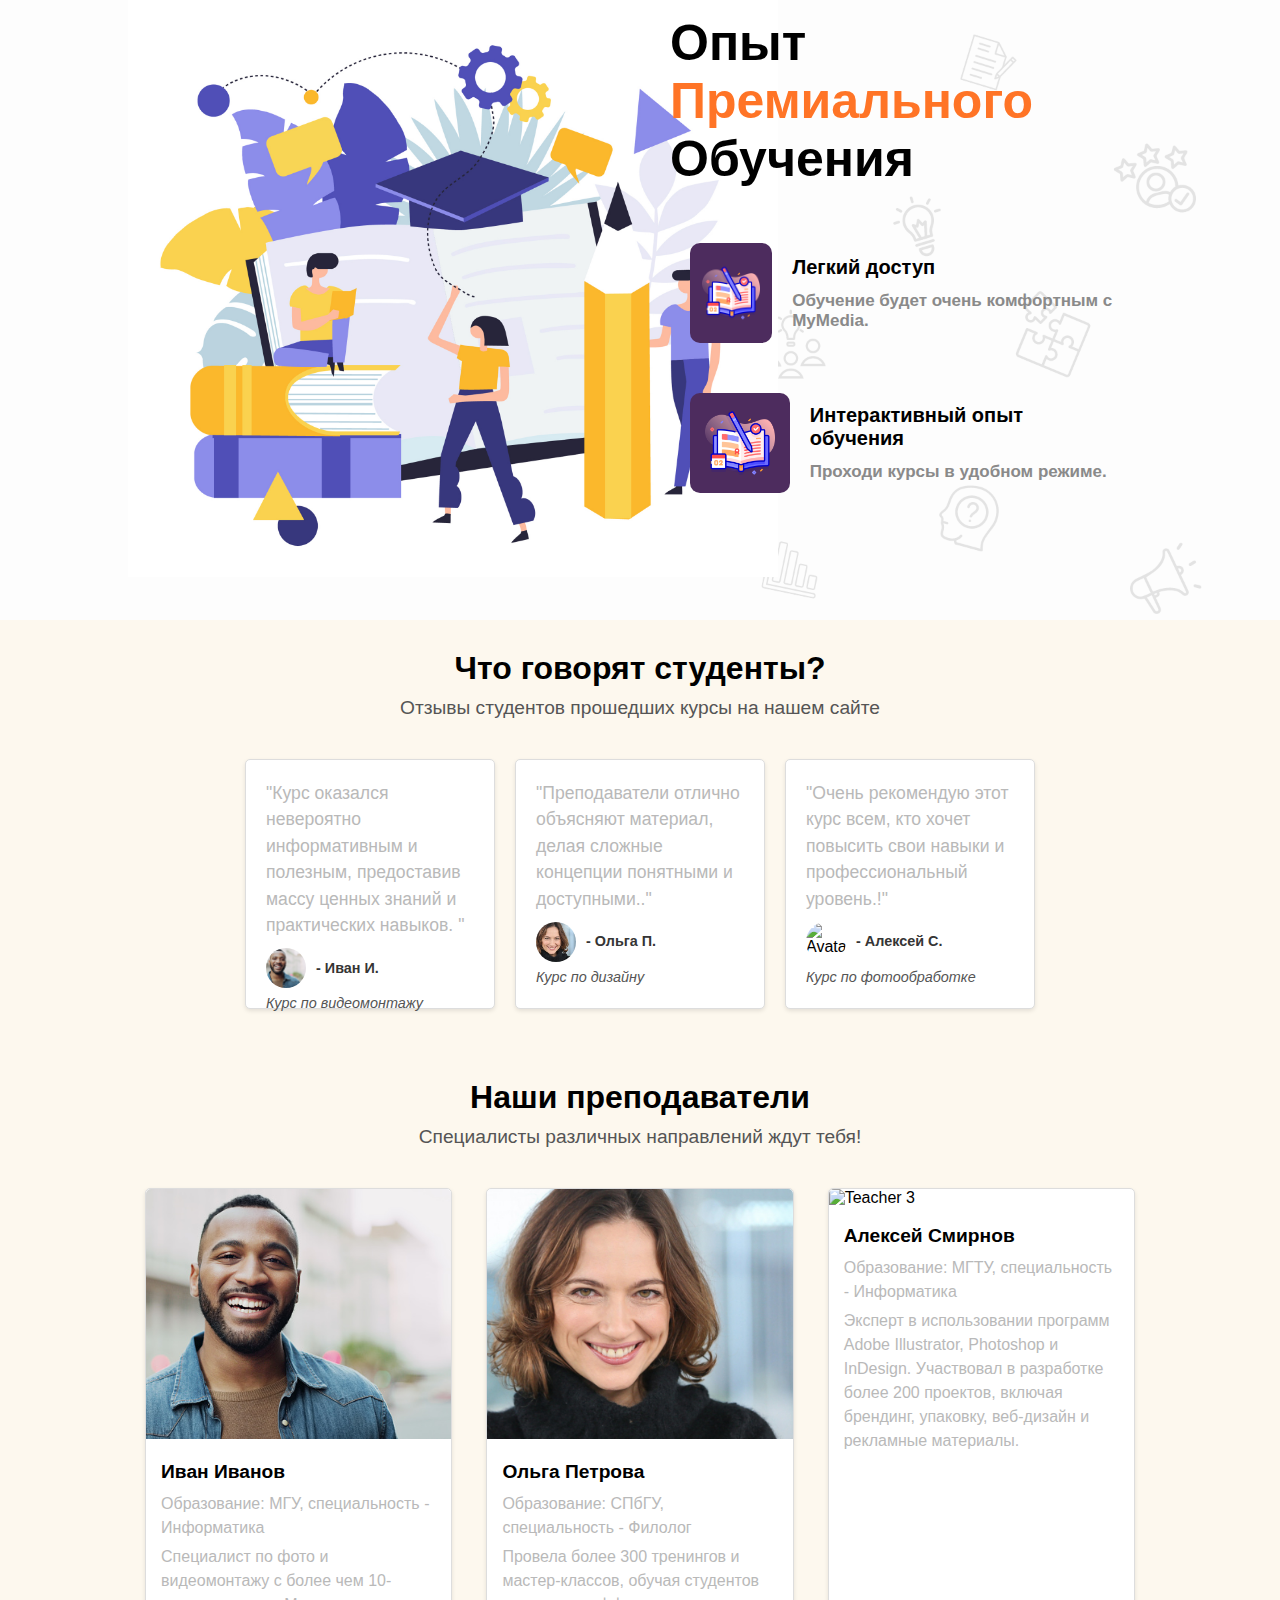
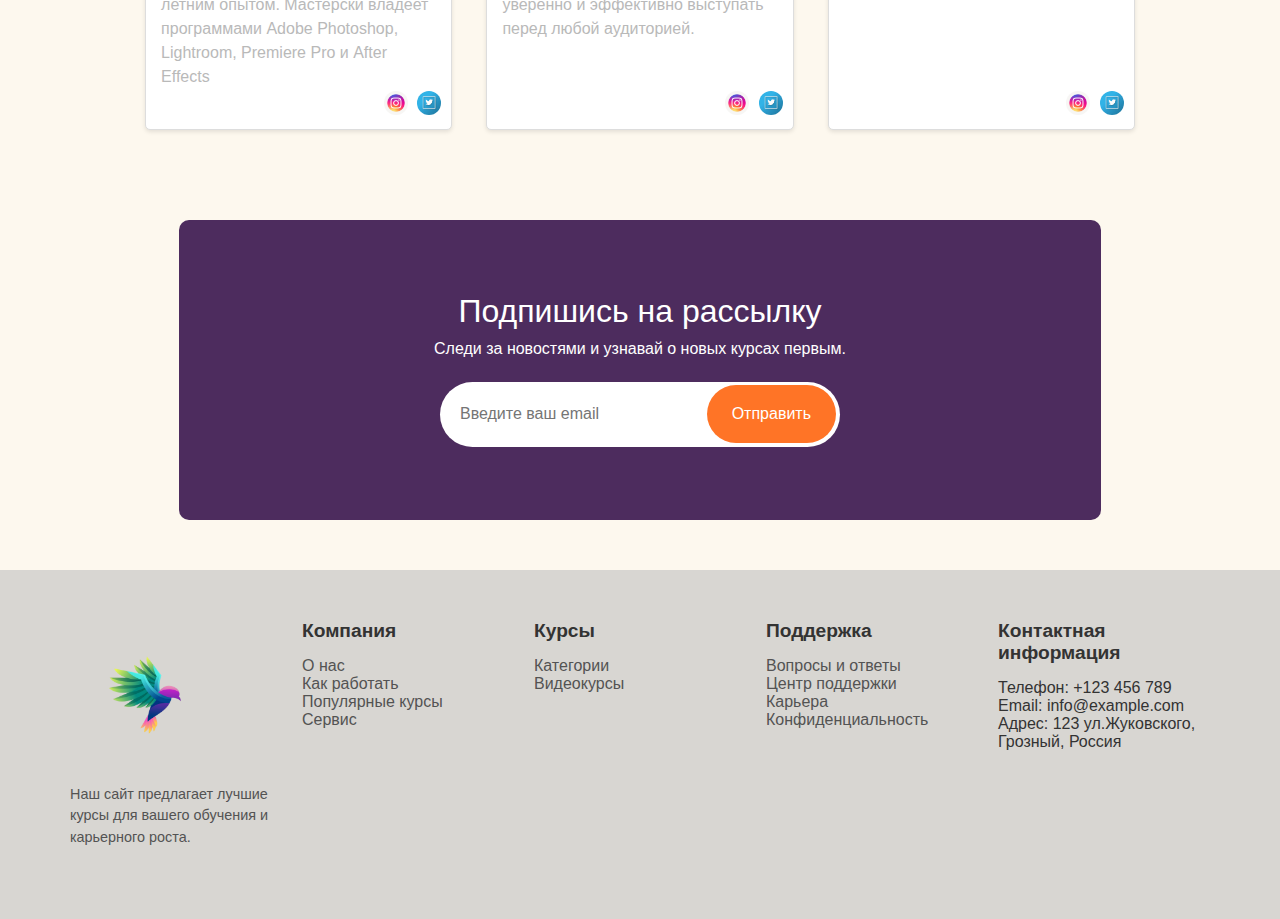
==== commit 49f819cc: "qwq" ====
--- a/index.html
+++ b/index.html
@@ -5,7 +5,6 @@
     <meta charset="UTF-8">
     <meta name="viewport" content="width=device-width, initial-scale=1.0">
     <title>My media</title>
-    <link href="https://cdn.jsdelivr.net/npm/bootstrap@5.3.3/dist/css/bootstrap.min.css" rel="stylesheet" integrity="sha384-QWTKZyjpPEjISv5WaRU9OFeRpok6YctnYmDr5pNlyT2bRjXh0JMhjY6hW+ALEwIH" crossorigin="anonymous">
     <link rel="stylesheet" href="css/styles.css">
 </head>
 
@@ -32,10 +31,10 @@
                         <h1>Вход</h1>
                         <hr>
                         <label for="email"><b>Email</b></label>
-                        <input type="text" placeholder="Введите Email" name="email" required>
+                        <input class="passText" type="text" placeholder="Введите Email" name="email" required>
                   
                         <label for="psw"><b>Пароль</b></label>
-                        <input type="password" placeholder="Введите пароль" name="psw" required>
+                        <input class="passText" type="password" placeholder="Введите пароль" name="psw" required>
                         
                         <label>
                           <input type="checkbox" checked="checked" name="remember" style="margin-bottom:15px"> Запомнить меня
@@ -50,68 +49,63 @@
                     </div>
                 </form>
             </div>
-<!-- Modal Register -->
-<div id="registerModal" class="modal">
-    <span onclick="document.getElementById('registerModal').style.display='none'" class="close" title="Закрыть Modal">&times;</span>
-    <form class="modal-content" action="../register_page.php">
-        <div class="container">
-            <h1>Регистрация</h1>
-            <hr>
-            <label for="email"><b>Email</b></label>
-            <input type="text" placeholder="Введите Email" name="email" required>
-      
-            <label for="psw"><b>Пароль</b></label>
-            <input type="password" placeholder="Введите пароль" name="psw" required>
-            
-            <label for="psw-repeat"><b>Повторите Пароль</b></label>
-            <input type="password" placeholder="Повторите пароль" name="psw-repeat" required>
-            
-            <label>
-              <input type="checkbox" name="remember" style="margin-bottom:15px"> Запомнить меня
-            </label>
-      
-            <p>Создавая учетную запись, вы соглашаетесь с нашими <a href="#" style="color:dodgerblue">Условиями и конфиденциальностью</a>.</p>
-      
-            <div class="clearfix">
-              <button type="button" onclick="document.getElementById('registerModal').style.display='none'" class="cancelbtn btnlogin">Отменить</button>
-              <button type="submit" class="signupbtn btnlogin">Зарегистрироваться</button>
-            </div>
-        </div>
-    </form>
-</div>
-
-<section class="promo">
-    <div class="container">
-        <div class="promo_inner">
-            <div class="promo_left">
-                <div class="promo_bigText">Развивай Свои <span class="promo_higlight">Навыки</span><br>и Стань
-                    <span class="promo_higlight">Профессионалом</span> в Цифровом <span
-                        class="promo_higlight">Мире</span>
-                </div>
-                <div class="promo_littleText">Присоединяйся к нам и сделай первый шаг к успешной карьере в
-                    медиа. Знания и навыки, полученные на наших курсах, откроют перед тобой новые возможности и
-                    помогут стать востребованным специалистом.</div>
-
-                    <form class="promo_search">
-                        <input type="text" class="promo_input" placeholder="Найти курс...">
-                        <button type="submit" class="promo_button">Отправить</button>
-                    </form>
-                    
-            </div>
-            <div class="promo_right">
-                <img src="img/promo.png" alt="promo">
-            </div>
+            <!-- Modal Register -->
+            <div id="registerModal" class="modal">
+                <span onclick="document.getElementById('registerModal').style.display='none'" class="close" title="Закрыть Modal">&times;</span>
+                <form class="modal-content" action="../register_page.php">
+                    <div class="container">
+                        <h1>Регистрация</h1>
+                        <hr>
+                        <label for="email"><b>Email</b></label>
+                        <input class="passText" type="text" placeholder="Введите Email" name="email" required>
+                
+                        <label for="psw"><b>Пароль</b></label>
+                        <input class="passText" type="password" placeholder="Введите пароль" name="psw" required>
+                        
+                        <label for="psw-repeat"><b>Повторите Пароль</b></label>
+                        <input class="passText" type="password" placeholder="Повторите пароль" name="psw-repeat" required>
+                        
+                        <label>
+                        <input type="checkbox" name="remember" style="margin-bottom:15px"> Запомнить меня
+                        </label>
+                
+                        <p>Создавая учетную запись, вы соглашаетесь с нашими <a href="#" style="color:dodgerblue">Условиями и конфиденциальностью</a>.</p>
+                
+                        <div class="clearfix">
+                        <button type="button" onclick="document.getElementById('registerModal').style.display='none'" class="cancelbtn btnlogin">Отменить</button>
+                        <button type="submit" class="signupbtn btnlogin">Зарегистрироваться</button>
+                        </div>
+                    </div>
+                </form>
+            </div>
+
+            <section class="promo">
+                <div class="container">
+                    <div class="promo_inner">
+                        <div class="promo_left">
+                            <div class="promo_bigText">Развивай Свои <span class="promo_higlight">Навыки</span><br>и Стань
+                                <span class="promo_higlight">Профессионалом</span> в Цифровом <span
+                                    class="promo_higlight">Мире</span>
+                            </div>
+                            <div class="promo_littleText">Присоединяйся к нам и сделай первый шаг к успешной карьере в
+                                медиа. Знания и навыки, полученные на наших курсах, откроют перед тобой новые возможности и
+                                помогут стать востребованным специалистом.</div>
+                                <form class="promo_search">
+                                    <input type="text" class="promo_input" placeholder="Найти курс...">
+                                    <button type="submit" class="promo_button">Отправить</button>
+                                </form>
+                        </div>
+                        <div class="promo_right">
+                            <img src="img/promo.png" alt="promo">
+                        </div>
+                    </div>
+                </div>
+            </section>
         </div>
     </div>
-</section>
-
-        </div>
-        
-        
-    </div>
 
     <section class="notes">
-        <div class="container">
+        <!-- <div class="container"> -->
             <div class="notes_inner">
 
                 <div class="notes_block">
@@ -163,7 +157,7 @@
                 </div>
 
             </div>
-        </div>
+        <!-- </div> -->
     </section>
 
     <section class="courses">
@@ -180,7 +174,7 @@
                     <div class="courses_info">
                         <div class="courses_speciality">
                             <div class="courses_speciality_text">Графический дизайн</div>
-                            <div class="courses_speciality_rating">img</div>
+                            <!-- <div class="courses_speciality_rating">img</div> -->
                         </div>
                         <div class="courses_info_name">Гуру Графического Дизайна</div>
                         <div class="courses_info_price">5 699 Р</div>
@@ -207,7 +201,7 @@
                     <div class="courses_info">
                         <div class="courses_speciality">
                             <div class="courses_speciality_text">Ораторское искусство</div>
-                            <div class="courses_speciality_rating">img</div>
+                            <!-- <div class="courses_speciality_rating">img</div> -->
                         </div>
                         <div class="courses_info_name">Формальное выступление</div>
                         <div class="courses_info_price">3 499 Р</div>
@@ -234,7 +228,7 @@
                     <div class="courses_info">
                         <div class="courses_speciality">
                             <div class="courses_speciality_text">Видеомонтаж</div>
-                            <div class="courses_speciality_rating">img</div>
+                            <!-- <div class="courses_speciality_rating">img</div> -->
                         </div>
                         <div class="courses_info_name">Основы видеомонтажа в программе Adobe Premiere Pro</div>
                         <div class="courses_info_price">2 799 Р</div>
@@ -302,15 +296,15 @@
             <div class="review_inner">
                 <div class="reviews_list">
                     <div class="review_box">
-                        <p class="review_text">"Курс был очень информативным и полезным!"</p>
+                        <p class="review_text">"Курс оказался невероятно информативным и полезным, предоставив массу ценных знаний и практических навыков. "</p>
                         <div class="review_author_info">
                             <img src="img/av1.jpg" alt="Avatar" class="avatar">
                             <p class="review_author">- Иван И.</p>
                         </div>
-                        <p class="course_name">Курс по программированию</p>
+                        <p class="course_name">Курс по видеомонтажу</p>
                     </div>
                     <div class="review_box">
-                        <p class="review_text">"Преподаватели отлично объясняют материал."</p>
+                        <p class="review_text">"Преподаватели отлично объясняют материал, делая сложные концепции понятными и доступными.."</p>
                         <div class="review_author_info">
                             <img src="img/av2.jpg" alt="Avatar" class="avatar">
                             <p class="review_author">- Ольга П.</p>
@@ -318,12 +312,12 @@
                         <p class="course_name">Курс по дизайну</p>
                     </div>
                     <div class="review_box">
-                        <p class="review_text">"Очень рекомендую этот курс всем!"</p>
+                        <p class="review_text">"Очень рекомендую этот курс всем, кто хочет повысить свои навыки и профессиональный уровень.!"</p>
                         <div class="review_author_info">
                             <img src="img/av3.jpg" alt="Avatar" class="avatar">
                             <p class="review_author">- Алексей С.</p>
                         </div>
-                        <p class="course_name">Курс по маркетингу</p>
+                        <p class="course_name">Курс по фотообработке</p>
                     </div>
                 </div>
             </div>
@@ -341,12 +335,10 @@
                     <img src="img/av1.jpg" alt="Teacher 1" class="teacher_photo">
                     <div class="teacher_info">
                         <p class="teacher_name">Иван Иванов</p>
-                        <p class="teacher_education">Образование: МГУ, специальность - Математика</p>
-                        <p class="teacher_specialty">Специальность: Преподаватель математики</p>
+                        <p class="teacher_education">Образование: МГУ, специальность - Информатика</p>
+                        <p class="teacher_specialty">Специалист по фото и видеомонтажу с более чем 10-летним опытом. Мастерски владеет программами Adobe Photoshop, Lightroom, Premiere Pro и After Effects</p>
                         <div class="teacher_social">
-                            <a href="https://instagram.com/teacher1" target="_blank">
-                                <img src="icons/inst.jpg" alt="Instagram" class="social_icon">
-                            </a>
+                                <img src="icons/inst.jpg" alt="Instagram" class="social_icon">                            
                             <a href="https://twitter.com/teacher1" target="_blank">
                                 <img src="icons/twit.jpg" alt="Twitter" class="social_icon">
                             </a>
@@ -357,12 +349,10 @@
                     <img src="img/av2.jpg" alt="Teacher 2" class="teacher_photo">
                     <div class="teacher_info">
                         <p class="teacher_name">Ольга Петрова</p>
-                        <p class="teacher_education">Образование: СПбГУ, специальность - Физика</p>
-                        <p class="teacher_specialty">Специальность: Преподаватель физики</p>
+                        <p class="teacher_education">Образование: СПбГУ, специальность - Филолог</p>
+                        <p class="teacher_specialty">Провела более 300 тренингов и мастер-классов, обучая студентов уверенно и эффективно выступать перед любой аудиторией.</p>
                         <div class="teacher_social">
-                            <a href="https://instagram.com/teacher2" target="_blank">
                                 <img src="icons/inst.jpg" alt="Instagram" class="social_icon">
-                            </a>
                             <a href="https://twitter.com/teacher2" target="_blank">
                                 <img src="icons/twit.jpg" alt="Twitter" class="social_icon">
                             </a>
@@ -374,11 +364,9 @@
                     <div class="teacher_info">
                         <p class="teacher_name">Алексей Смирнов</p>
                         <p class="teacher_education">Образование: МГТУ, специальность - Информатика</p>
-                        <p class="teacher_specialty">Специальность: Преподаватель информатики</p>
+                        <p class="teacher_specialty">Эксперт в использовании программ Adobe Illustrator, Photoshop и InDesign. Участвовал в разработке более 200 проектов, включая брендинг, упаковку, веб-дизайн и рекламные материалы. </p>
                         <div class="teacher_social">
-                            <a href="https://instagram.com/teacher3" target="_blank">
                                 <img src="icons/inst.jpg" alt="Instagram" class="social_icon">
-                            </a>
                             <a href="https://twitter.com/teacher3" target="_blank">
                                 <img src="icons/twit.jpg" alt="Twitter" class="social_icon">
                             </a>
@@ -452,8 +440,6 @@
             </div>
         </div>
     </footer>
-    <script src="https://cdn.jsdelivr.net/npm/bootstrap@5.3.3/dist/js/bootstrap.bundle.min.js" integrity="sha384-YvpcrYf0tY3lHB60NNkmXc5s9fDVZLESaAA55NDzOxhy9GkcIdslK1eN7N6jIeHz" crossorigin="anonymous"></script>
-    <script src="https://code.jquery.com/jquery-3.6.0.min.js"></script>
     <script src="script.js"></script>
 </body>
 
--- a/css/styles.css
+++ b/css/styles.css
@@ -10,7 +10,6 @@
 
 .block_bg_first{
     background-image: url(../img/main_bg.png)
-
 }
 
 .container {
@@ -74,6 +73,7 @@
 
 .promo {
     height: 600px;
+    position: relative;
     /* padding: 50px 0; */
     /* background-color: #f8f8f8; */
 }
@@ -82,6 +82,17 @@
     display: flex;
     justify-content: space-between;
     /* align-items: top; */
+}
+
+.promo_input{
+    /* padding-right: 40px; */
+    background-color: #fff;
+    border-radius: 50px;
+    height: 60px;
+    border: 1px solid #e2e2e2;
+    padding: 10px 20px;
+    margin-top: 20px;
+    width: 470px;
 }
 
 .promo_higlight {
@@ -104,8 +115,32 @@
     line-height: 1.5;
 }
 
+.promo_search{
+    position: relative;
+  display: inline-block;
+}
+
+.promo_search button{
+    position: absolute;
+  right: 0;
+  top: 0;
+  bottom: 0;
+  padding: 6px 10px;
+  border: none;
+  background-color: #4D2C5E;
+  color: #fff;
+  cursor: pointer;
+  height: 60px;
+  border-radius: 50px;
+  margin-top: 20px;
+  width: 160px;
+}
+
 .notes {
-    padding: 50px 0;
+    position: absolute;
+    top: 600px;
+    left: 150px;
+    padding: 27px 30px;
     background-color: #4D2C5E;
     width: 80%;
     margin: 0 auto;
@@ -124,7 +159,7 @@
     /* border-radius: 8px; */
     width: 419px;
     /* box-shadow: 0 2px 4px rgba(0, 0, 0, 0.1); */
-    /* padding: 20px; */
+    padding: 0px 9px;
     /* flex: 1; */
     /* text-align: center; */
     display: flex;
@@ -169,7 +204,9 @@
 }
 
 .courses {
-    height: 650px;
+    height: 600px;
+    margin-top: 230px;
+
     /* border: 1px solid black; */
 }
 
@@ -198,8 +235,8 @@
 }
 
 .courses_block_inner {
-    width: 450px;
-    height: 450px;
+    width: 380px;
+    height: 417px;
     box-shadow: 0 2px 4px rgba(0, 0, 0, 0.5);
     border-radius: 10px;
     display: flex;
@@ -276,7 +313,7 @@
 
 .little_inner_text {
     color: #ACACAC;
-    font-size: 17px;
+    font-size: 15px;
 }
 
 .advantages {
@@ -598,7 +635,7 @@
 
 .subscribe_button {
     position: absolute;
-    right: 5px;
+    right: 4px;
     top: 50%;
     transform: translateY(-50%);
     padding: 20px 25px;
@@ -616,8 +653,7 @@
 }
 
 .footer {
-    border-top: 1px solid #9d9d9d;
-    background-color: #FdF8ee;
+    background-color: #d8d6d2;
     color: #333;
     padding: 40px 0;
     text-align: left;
@@ -685,6 +721,7 @@
     margin: 15% auto;
     padding: 20px;
     border: 1px solid #888;
+    border-radius: 10px;
     width: 80%;
     max-width: 500px;
 }
@@ -704,7 +741,7 @@
 }
 
 
-input[type=text], input[type=password] {
+.passText {
     width: 100%;
     padding: 15px;
     margin: 5px 0 22px 0;
@@ -769,10 +806,10 @@
   
   /* Модальное содержание/бокс */
   .modal-content {
-    background-color: #fefefe;
-    margin: 5% auto 15% auto; /* 5% сверху, 15% снизу и по центру */
+    background-color: #fefefe; 
+    margin: 5% auto 15% auto;
     border: 1px solid #888;
-    width: 73%; /* Может быть больше или меньше, в зависимости от размера экрана */
+    width: 73%;
   }
   
   /* Style the horizontal ruler */
@@ -840,6 +877,7 @@
     display: flex;
     flex-wrap: wrap;
     gap: 20px;
+    margin-bottom: 30px;
 }
 
 .course-block {
